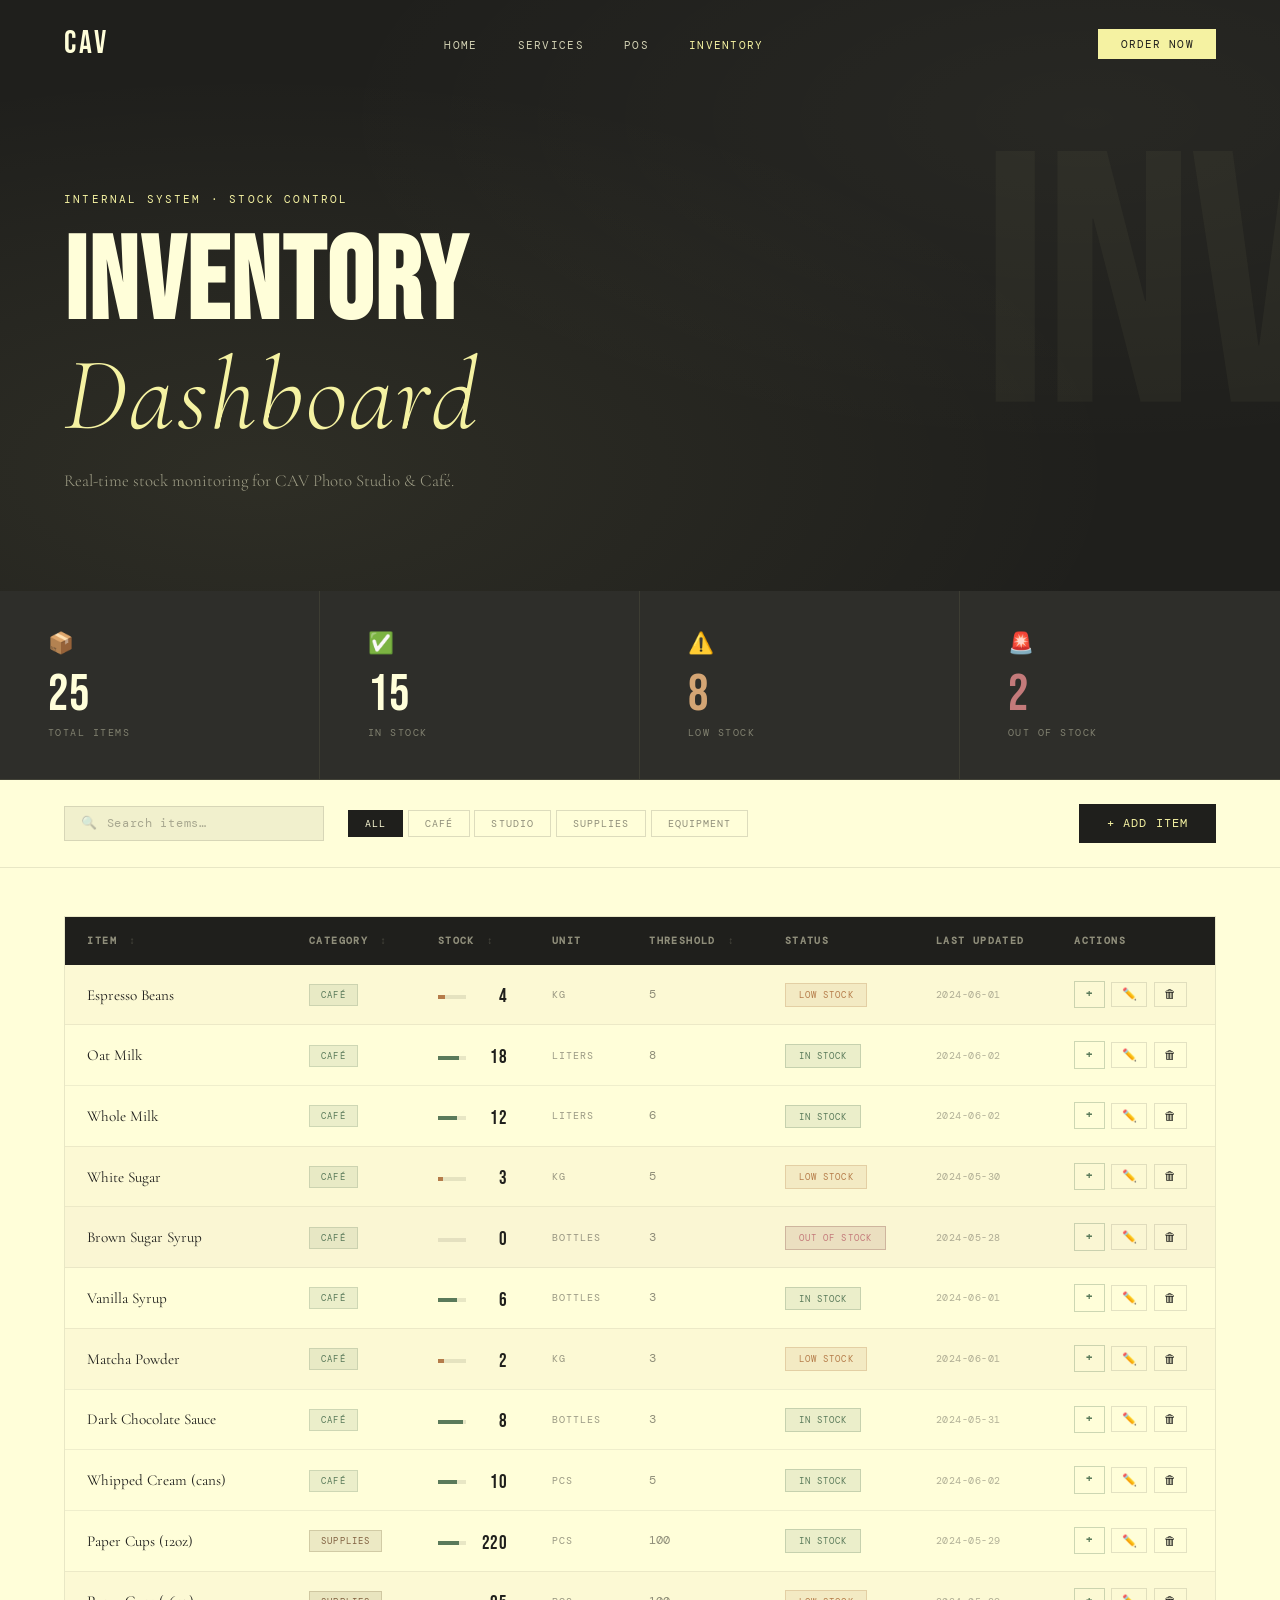
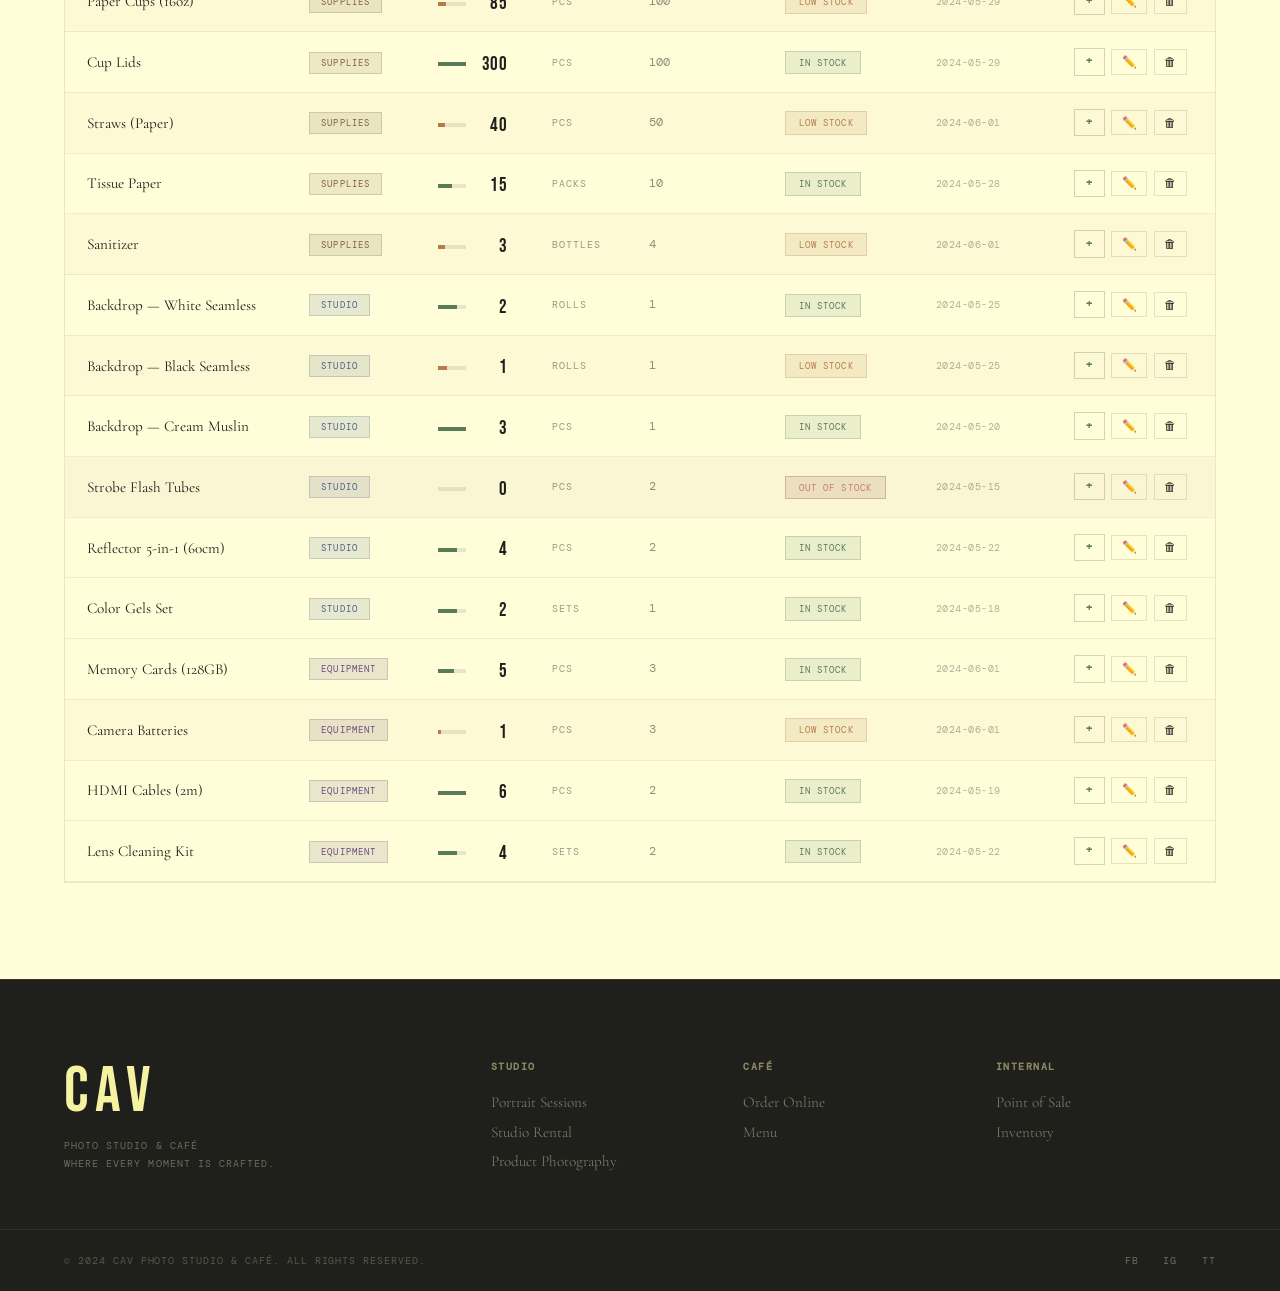
==== Inventory.html @ f49cfb9c "first commit" ====
<!DOCTYPE html>
<html lang="en">
<head>
  <meta charset="UTF-8" />
  <meta name="viewport" content="width=device-width, initial-scale=1.0" />
  <title>CAV — Inventory</title>
  <link rel="stylesheet" href="Inventory.css" />
  <link href="https://fonts.googleapis.com/css2?family=Cormorant+Garamond:ital,wght@0,300;0,400;0,600;1,300;1,400&family=DM+Mono:wght@300;400&family=Bebas+Neue&display=swap" rel="stylesheet" />
</head>
<body>

  <!-- NAV -->
  <nav class="nav" id="mainNav">
    <div class="nav-logo">CAV</div>
    <ul class="nav-links">
      <li><a href="landing_page.html">Home</a></li>
      <li><a href="landing_page.html#services">Services</a></li>
      <li><a href="point-of-sale.html">POS</a></li>
      <li><a href="#" class="nav-active">Inventory</a></li>
    </ul>
    <a href="point-of-sale.html" class="nav-cta">Order Now</a>
    <button class="hamburger" id="hamburger">&#9776;</button>
  </nav>

  <!-- MOBILE MENU -->
  <div class="mobile-menu" id="mobileMenu">
    <button class="close-menu" id="closeMenu">✕</button>
    <ul>
      <li><a href="landing_page.html">Home</a></li>
      <li><a href="landing_page.html#services">Services</a></li>
      <li><a href="point-of-sale.html">POS</a></li>
      <li><a href="#">Inventory</a></li>
    </ul>
  </div>

  <!-- PAGE HEADER -->
  <header class="page-header">
    <div class="page-header-bg-text">INV</div>
    <div class="page-header-content">
      <p class="hero-eyebrow">Internal System · Stock Control</p>
      <h1 class="page-title">Inventory<br/><em>Dashboard</em></h1>
      <p class="page-sub">Real-time stock monitoring for CAV Photo Studio &amp; Café.</p>
    </div>
  </header>

  <!-- STATS BAR -->
  <section class="stats-bar">
    <div class="stat-card">
      <div class="stat-icon">📦</div>
      <div class="stat-value" id="stat-total">0</div>
      <div class="stat-label">Total Items</div>
    </div>
    <div class="stat-card">
      <div class="stat-icon">✅</div>
      <div class="stat-value" id="stat-instock">0</div>
      <div class="stat-label">In Stock</div>
    </div>
    <div class="stat-card warning">
      <div class="stat-icon">⚠️</div>
      <div class="stat-value" id="stat-low">0</div>
      <div class="stat-label">Low Stock</div>
    </div>
    <div class="stat-card danger">
      <div class="stat-icon">🚨</div>
      <div class="stat-value" id="stat-out">0</div>
      <div class="stat-label">Out of Stock</div>
    </div>
  </section>

  <!-- TOOLBAR -->
  <section class="toolbar">
    <div class="toolbar-inner">
      <div class="toolbar-left">
        <div class="search-wrap">
          <span class="search-icon">🔍</span>
          <input type="text" id="searchInput" class="search-input" placeholder="Search items…" />
        </div>
        <div class="filter-tabs" id="filterTabs">
          <button class="filter-tab active" data-filter="all">All</button>
          <button class="filter-tab" data-filter="café">Café</button>
          <button class="filter-tab" data-filter="studio">Studio</button>
          <button class="filter-tab" data-filter="supplies">Supplies</button>
          <button class="filter-tab" data-filter="equipment">Equipment</button>
        </div>
      </div>
      <div class="toolbar-right">
        <button class="btn-add" id="addItemBtn">+ Add Item</button>
      </div>
    </div>
  </section>

  <!-- INVENTORY TABLE -->
  <section class="inventory-section">
    <div class="table-wrapper">
      <table class="inventory-table" id="inventoryTable">
        <thead>
          <tr>
            <th class="sortable" data-col="name">Item <span class="sort-icon">↕</span></th>
            <th class="sortable" data-col="category">Category <span class="sort-icon">↕</span></th>
            <th class="sortable" data-col="stock">Stock <span class="sort-icon">↕</span></th>
            <th>Unit</th>
            <th class="sortable" data-col="threshold">Threshold <span class="sort-icon">↕</span></th>
            <th>Status</th>
            <th>Last Updated</th>
            <th>Actions</th>
          </tr>
        </thead>
        <tbody id="tableBody">
          <!-- Rows injected by JS -->
        </tbody>
      </table>
    </div>
  </section>

  <!-- ADD / EDIT MODAL -->
  <div class="modal-overlay" id="modalOverlay">
    <div class="modal">
      <button class="modal-close" id="modalClose">✕</button>
      <h3 id="modalTitle">Add New Item</h3>
      <div class="modal-form">
        <input type="hidden" id="editIndex" value="-1" />
        <div class="modal-row">
          <div class="modal-field">
            <label>Item Name</label>
            <input type="text" id="fieldName" placeholder="e.g. Oat Milk" />
          </div>
          <div class="modal-field">
            <label>Category</label>
            <select id="fieldCategory">
              <option value="café">Café</option>
              <option value="studio">Studio</option>
              <option value="supplies">Supplies</option>
              <option value="equipment">Equipment</option>
            </select>
          </div>
        </div>
        <div class="modal-row">
          <div class="modal-field">
            <label>Current Stock</label>
            <input type="number" id="fieldStock" placeholder="0" min="0" />
          </div>
          <div class="modal-field">
            <label>Unit</label>
            <input type="text" id="fieldUnit" placeholder="e.g. liters, pcs, kg" />
          </div>
        </div>
        <div class="modal-row">
          <div class="modal-field">
            <label>Low Stock Threshold</label>
            <input type="number" id="fieldThreshold" placeholder="5" min="0" />
          </div>
          <div class="modal-field">
            <label>Cost per Unit (₱)</label>
            <input type="number" id="fieldCost" placeholder="0.00" min="0" step="0.01" />
          </div>
        </div>
        <div class="modal-field full">
          <label>Notes</label>
          <textarea id="fieldNotes" placeholder="Supplier, storage notes…" rows="2"></textarea>
        </div>
        <button class="btn-primary full-width" id="saveItemBtn">Save Item</button>
      </div>
    </div>
  </div>

  <!-- RESTOCK MODAL -->
  <div class="modal-overlay" id="restockOverlay">
    <div class="modal small">
      <button class="modal-close" id="restockClose">✕</button>
      <h3>Restock Item</h3>
      <p class="restock-name" id="restockName">Item Name</p>
      <div class="modal-field">
        <label>Add Quantity</label>
        <input type="number" id="restockQty" placeholder="0" min="1" />
      </div>
      <button class="btn-primary full-width" id="restockConfirm">Confirm Restock</button>
    </div>
  </div>

  <!-- FOOTER -->
  <footer class="footer">
    <div class="footer-top">
      <div class="footer-brand">
        <div class="footer-logo">CAV</div>
        <p>Photo Studio &amp; Café<br/>Where every moment is crafted.</p>
      </div>
      <div class="footer-links">
        <div class="footer-col">
          <h4>Studio</h4>
          <ul>
            <li><a href="#">Portrait Sessions</a></li>
            <li><a href="#">Studio Rental</a></li>
            <li><a href="#">Product Photography</a></li>
          </ul>
        </div>
        <div class="footer-col">
          <h4>Café</h4>
          <ul>
            <li><a href="point-of-sale.html">Order Online</a></li>
            <li><a href="#">Menu</a></li>
          </ul>
        </div>
        <div class="footer-col">
          <h4>Internal</h4>
          <ul>
            <li><a href="point-of-sale.html">Point of Sale</a></li>
            <li><a href="#">Inventory</a></li>
          </ul>
        </div>
      </div>
    </div>
    <div class="footer-bottom">
      <p>&copy; 2024 CAV Photo Studio &amp; Café. All rights reserved.</p>
      <div class="footer-socials">
        <a href="#">FB</a>
        <a href="#">IG</a>
        <a href="#">TT</a>
      </div>
    </div>
  </footer>

  <script>
    /* ── DATA ── */
    let inventory = [
      { id: 1, name: 'Espresso Beans', category: 'café', stock: 4, unit: 'kg', threshold: 5, cost: 450, notes: 'Single origin — La Trinidad', updated: '2024-06-01' },
      { id: 2, name: 'Oat Milk', category: 'café', stock: 18, unit: 'liters', threshold: 8, cost: 95, notes: 'Oatly barista edition', updated: '2024-06-02' },
      { id: 3, name: 'Whole Milk', category: 'café', stock: 12, unit: 'liters', threshold: 6, cost: 65, notes: '', updated: '2024-06-02' },
      { id: 4, name: 'White Sugar', category: 'café', stock: 3, unit: 'kg', threshold: 5, cost: 60, notes: 'Refined white', updated: '2024-05-30' },
      { id: 5, name: 'Brown Sugar Syrup', category: 'café', stock: 0, unit: 'bottles', threshold: 3, cost: 120, notes: 'Out — reorder ASAP', updated: '2024-05-28' },
      { id: 6, name: 'Vanilla Syrup', category: 'café', stock: 6, unit: 'bottles', threshold: 3, cost: 130, notes: 'Monin brand', updated: '2024-06-01' },
      { id: 7, name: 'Matcha Powder', category: 'café', stock: 2, unit: 'kg', threshold: 3, cost: 680, notes: 'Ceremonial grade, Uji', updated: '2024-06-01' },
      { id: 8, name: 'Dark Chocolate Sauce', category: 'café', stock: 8, unit: 'bottles', threshold: 3, cost: 95, notes: '', updated: '2024-05-31' },
      { id: 9, name: 'Whipped Cream (cans)', category: 'café', stock: 10, unit: 'pcs', threshold: 5, cost: 75, notes: 'Stored in cold room', updated: '2024-06-02' },
      { id: 10, name: 'Paper Cups (12oz)', category: 'supplies', stock: 220, unit: 'pcs', threshold: 100, cost: 5, notes: 'Order from Shopee', updated: '2024-05-29' },
      { id: 11, name: 'Paper Cups (16oz)', category: 'supplies', stock: 85, unit: 'pcs', threshold: 100, cost: 6, notes: '', updated: '2024-05-29' },
      { id: 12, name: 'Cup Lids', category: 'supplies', stock: 300, unit: 'pcs', threshold: 100, cost: 2, notes: '', updated: '2024-05-29' },
      { id: 13, name: 'Straws (Paper)', category: 'supplies', stock: 40, unit: 'pcs', threshold: 50, cost: 1.5, notes: 'Low — reorder', updated: '2024-06-01' },
      { id: 14, name: 'Tissue Paper', category: 'supplies', stock: 15, unit: 'packs', threshold: 10, cost: 25, notes: '', updated: '2024-05-28' },
      { id: 15, name: 'Sanitizer', category: 'supplies', stock: 3, unit: 'bottles', threshold: 4, cost: 80, notes: '500ml bottles', updated: '2024-06-01' },
      { id: 16, name: 'Backdrop — White Seamless', category: 'studio', stock: 2, unit: 'rolls', threshold: 1, cost: 850, notes: '2.7m wide', updated: '2024-05-25' },
      { id: 17, name: 'Backdrop — Black Seamless', category: 'studio', stock: 1, unit: 'rolls', threshold: 1, cost: 850, notes: '2.7m wide', updated: '2024-05-25' },
      { id: 18, name: 'Backdrop — Cream Muslin', category: 'studio', stock: 3, unit: 'pcs', threshold: 1, cost: 1200, notes: '', updated: '2024-05-20' },
      { id: 19, name: 'Strobe Flash Tubes', category: 'studio', stock: 0, unit: 'pcs', threshold: 2, cost: 950, notes: 'Out — needs replacement', updated: '2024-05-15' },
      { id: 20, name: 'Reflector 5-in-1 (60cm)', category: 'studio', stock: 4, unit: 'pcs', threshold: 2, cost: 380, notes: '', updated: '2024-05-22' },
      { id: 21, name: 'Color Gels Set', category: 'studio', stock: 2, unit: 'sets', threshold: 1, cost: 290, notes: '', updated: '2024-05-18' },
      { id: 22, name: 'Memory Cards (128GB)', category: 'equipment', stock: 5, unit: 'pcs', threshold: 3, cost: 1200, notes: 'SanDisk Extreme Pro', updated: '2024-06-01' },
      { id: 23, name: 'Camera Batteries', category: 'equipment', stock: 1, unit: 'pcs', threshold: 3, cost: 800, notes: 'LP-E6NH compatible', updated: '2024-06-01' },
      { id: 24, name: 'HDMI Cables (2m)', category: 'equipment', stock: 6, unit: 'pcs', threshold: 2, cost: 250, notes: '', updated: '2024-05-19' },
      { id: 25, name: 'Lens Cleaning Kit', category: 'equipment', stock: 4, unit: 'sets', threshold: 2, cost: 180, notes: '', updated: '2024-05-22' },
    ];

    let currentFilter = 'all';
    let searchQuery = '';
    let sortCol = null;
    let sortDir = 1;
    let restockIndex = -1;
    let nextId = 26;

    /* ── STATUS ── */
    function getStatus(item) {
      if (item.stock === 0) return 'out';
      if (item.stock <= item.threshold) return 'low';
      return 'in';
    }

    /* ── STATS ── */
    function updateStats(data) {
      const total = inventory.length;
      const inStock = inventory.filter(i => getStatus(i) === 'in').length;
      const low = inventory.filter(i => getStatus(i) === 'low').length;
      const out = inventory.filter(i => getStatus(i) === 'out').length;

      animateCount('stat-total', total);
      animateCount('stat-instock', inStock);
      animateCount('stat-low', low);
      animateCount('stat-out', out);
    }

    function animateCount(id, target) {
      const el = document.getElementById(id);
      let current = 0;
      const step = Math.ceil(target / 20);
      const timer = setInterval(() => {
        current = Math.min(current + step, target);
        el.textContent = current;
        if (current >= target) clearInterval(timer);
      }, 40);
    }

    /* ── RENDER ── */
    function getFiltered() {
      let data = [...inventory];
      if (currentFilter !== 'all') data = data.filter(i => i.category === currentFilter);
      if (searchQuery) data = data.filter(i =>
        i.name.toLowerCase().includes(searchQuery) ||
        i.category.toLowerCase().includes(searchQuery) ||
        i.notes.toLowerCase().includes(searchQuery)
      );
      if (sortCol) {
        data.sort((a, b) => {
          let av = a[sortCol], bv = b[sortCol];
          if (typeof av === 'string') av = av.toLowerCase(), bv = bv.toLowerCase();
          return av < bv ? -sortDir : av > bv ? sortDir : 0;
        });
      }
      return data;
    }

    function renderTable() {
      const data = getFiltered();
      const tbody = document.getElementById('tableBody');
      tbody.innerHTML = '';

      if (data.length === 0) {
        tbody.innerHTML = `<tr><td colspan="8" class="empty-row">No items found.</td></tr>`;
        return;
      }

      data.forEach(item => {
        const status = getStatus(item);
        const idx = inventory.findIndex(i => i.id === item.id);
        const statusLabel = status === 'out' ? 'Out of Stock' : status === 'low' ? 'Low Stock' : 'In Stock';
        const tr = document.createElement('tr');
        tr.className = `row-${status}`;
        tr.innerHTML = `
          <td class="td-name">${item.name}</td>
          <td><span class="cat-tag cat-${item.category}">${item.category}</span></td>
          <td class="td-stock">
            <span class="stock-bar-wrap">
              <span class="stock-bar-fill status-${status}" style="width:${Math.min((item.stock / (item.threshold * 3)) * 100, 100)}%"></span>
            </span>
            <span class="stock-num">${item.stock}</span>
          </td>
          <td class="td-unit">${item.unit}</td>
          <td class="td-threshold">${item.threshold}</td>
          <td><span class="status-badge status-${status}">${statusLabel}</span></td>
          <td class="td-date">${item.updated}</td>
          <td class="td-actions">
            <button class="action-btn restock-btn" data-idx="${idx}" title="Restock">+</button>
            <button class="action-btn edit-btn" data-idx="${idx}" title="Edit">✏️</button>
            <button class="action-btn delete-btn" data-idx="${idx}" title="Delete">🗑</button>
          </td>
        `;
        tbody.appendChild(tr);
      });

      // Bind row actions
      document.querySelectorAll('.restock-btn').forEach(btn => {
        btn.addEventListener('click', () => openRestock(+btn.dataset.idx));
      });
      document.querySelectorAll('.edit-btn').forEach(btn => {
        btn.addEventListener('click', () => openEdit(+btn.dataset.idx));
      });
      document.querySelectorAll('.delete-btn').forEach(btn => {
        btn.addEventListener('click', () => deleteItem(+btn.dataset.idx));
      });
    }

    /* ── ADD / EDIT MODAL ── */
    function openAdd() {
      document.getElementById('modalTitle').textContent = 'Add New Item';
      document.getElementById('editIndex').value = -1;
      document.getElementById('fieldName').value = '';
      document.getElementById('fieldCategory').value = 'café';
      document.getElementById('fieldStock').value = '';
      document.getElementById('fieldUnit').value = '';
      document.getElementById('fieldThreshold').value = '';
      document.getElementById('fieldCost').value = '';
      document.getElementById('fieldNotes').value = '';
      document.getElementById('modalOverlay').classList.add('open');
    }

    function openEdit(idx) {
      const item = inventory[idx];
      document.getElementById('modalTitle').textContent = 'Edit Item';
      document.getElementById('editIndex').value = idx;
      document.getElementById('fieldName').value = item.name;
      document.getElementById('fieldCategory').value = item.category;
      document.getElementById('fieldStock').value = item.stock;
      document.getElementById('fieldUnit').value = item.unit;
      document.getElementById('fieldThreshold').value = item.threshold;
      document.getElementById('fieldCost').value = item.cost;
      document.getElementById('fieldNotes').value = item.notes;
      document.getElementById('modalOverlay').classList.add('open');
    }

    function saveItem() {
      const idx = +document.getElementById('editIndex').value;
      const name = document.getElementById('fieldName').value.trim();
      const category = document.getElementById('fieldCategory').value;
      const stock = +document.getElementById('fieldStock').value;
      const unit = document.getElementById('fieldUnit').value.trim();
      const threshold = +document.getElementById('fieldThreshold').value;
      const cost = +document.getElementById('fieldCost').value;
      const notes = document.getElementById('fieldNotes').value.trim();
      if (!name || unit === '') return;

      const today = new Date().toISOString().split('T')[0];
      if (idx === -1) {
        inventory.push({ id: nextId++, name, category, stock, unit, threshold, cost, notes, updated: today });
      } else {
        inventory[idx] = { ...inventory[idx], name, category, stock, unit, threshold, cost, notes, updated: today };
      }
      closeModal();
      renderTable();
      updateStats();
    }

    function closeModal() {
      document.getElementById('modalOverlay').classList.remove('open');
    }

    /* ── RESTOCK ── */
    function openRestock(idx) {
      restockIndex = idx;
      document.getElementById('restockName').textContent = inventory[idx].name;
      document.getElementById('restockQty').value = '';
      document.getElementById('restockOverlay').classList.add('open');
    }

    function confirmRestock() {
      const qty = +document.getElementById('restockQty').value;
      if (qty <= 0) return;
      const today = new Date().toISOString().split('T')[0];
      inventory[restockIndex].stock += qty;
      inventory[restockIndex].updated = today;
      document.getElementById('restockOverlay').classList.remove('open');
      renderTable();
      updateStats();
    }

    function deleteItem(idx) {
      if (!confirm(`Delete "${inventory[idx].name}"?`)) return;
      inventory.splice(idx, 1);
      renderTable();
      updateStats();
    }

    /* ── SORT ── */
    document.querySelectorAll('.sortable').forEach(th => {
      th.addEventListener('click', () => {
        const col = th.dataset.col;
        if (sortCol === col) sortDir *= -1;
        else { sortCol = col; sortDir = 1; }
        document.querySelectorAll('.sort-icon').forEach(si => si.textContent = '↕');
        th.querySelector('.sort-icon').textContent = sortDir === 1 ? '↑' : '↓';
        renderTable();
      });
    });

    /* ── FILTER TABS ── */
    document.querySelectorAll('.filter-tab').forEach(btn => {
      btn.addEventListener('click', () => {
        document.querySelectorAll('.filter-tab').forEach(b => b.classList.remove('active'));
        btn.classList.add('active');
        currentFilter = btn.dataset.filter;
        renderTable();
      });
    });

    /* ── SEARCH ── */
    document.getElementById('searchInput').addEventListener('input', e => {
      searchQuery = e.target.value.toLowerCase();
      renderTable();
    });

    /* ── BINDINGS ── */
    document.getElementById('addItemBtn').addEventListener('click', openAdd);
    document.getElementById('saveItemBtn').addEventListener('click', saveItem);
    document.getElementById('modalClose').addEventListener('click', closeModal);
    document.getElementById('modalOverlay').addEventListener('click', e => { if (e.target === e.currentTarget) closeModal(); });
    document.getElementById('restockClose').addEventListener('click', () => document.getElementById('restockOverlay').classList.remove('open'));
    document.getElementById('restockConfirm').addEventListener('click', confirmRestock);
    document.getElementById('restockOverlay').addEventListener('click', e => { if (e.target === e.currentTarget) document.getElementById('restockOverlay').classList.remove('open'); });

    /* ── NAV ── */
    const hamburger = document.getElementById('hamburger');
    const mobileMenu = document.getElementById('mobileMenu');
    const closeMenu = document.getElementById('closeMenu');
    hamburger.addEventListener('click', () => mobileMenu.classList.add('open'));
    closeMenu.addEventListener('click', () => mobileMenu.classList.remove('open'));
    window.addEventListener('scroll', () => {
      document.querySelector('.nav').classList.toggle('scrolled', window.scrollY > 60);
    });

    /* ── INIT ── */
    renderTable();
    updateStats();
  </script>
</body>
</html>
---- Inventory.css ----
/* ============================================================
   CAV PHOTO STUDIO & CAFÉ — INVENTORY PAGE CSS
   Palette: #fffed9 (cream) | #f5f2a2 (yellow) | #1f1f1c (dark)
   ============================================================ */

@import url('https://fonts.googleapis.com/css2?family=Cormorant+Garamond:ital,wght@0,300;0,400;0,600;1,300;1,400&family=DM+Mono:wght@300;400&family=Bebas+Neue&display=swap');

:root {
  --cream: #fffed9;
  --yellow: #f5f2a2;
  --dark: #1f1f1c;
  --dark-mid: #2e2e2a;
  --dark-light: #3d3d38;
  --font-display: 'Bebas Neue', sans-serif;
  --font-serif: 'Cormorant Garamond', serif;
  --font-mono: 'DM Mono', monospace;
  --transition: all 0.4s cubic-bezier(0.25, 0.46, 0.45, 0.94);
  --green: #5a7a5a;
  --green-light: #a8c5a8;
  --orange: #b57c4a;
  --orange-light: #d4a574;
  --red: #7a3a3a;
  --red-light: #c47a7a;
}

*, *::before, *::after { margin: 0; padding: 0; box-sizing: border-box; }
html { scroll-behavior: smooth; font-size: 16px; }

body {
  background: var(--cream);
  color: var(--dark);
  font-family: var(--font-serif);
  overflow-x: hidden;
}

::-webkit-scrollbar { width: 6px; }
::-webkit-scrollbar-track { background: var(--cream); }
::-webkit-scrollbar-thumb { background: var(--dark); border-radius: 3px; }

/* ── REUSABLE ─────────────────────────────── */
.section-label {
  font-family: var(--font-mono);
  font-size: 0.7rem;
  letter-spacing: 0.18em;
  text-transform: uppercase;
  color: var(--dark-light);
  margin-bottom: 1rem;
  display: block;
}
.btn-primary {
  display: inline-block;
  padding: 0.85rem 2.2rem;
  background: var(--dark);
  color: var(--cream);
  font-family: var(--font-mono);
  font-size: 0.72rem;
  letter-spacing: 0.12em;
  text-transform: uppercase;
  text-decoration: none;
  border: 2px solid var(--dark);
  transition: var(--transition);
  cursor: pointer;
}
.btn-primary:hover { background: transparent; color: var(--dark); }
.btn-primary.full-width { width: 100%; text-align: center; border: none; }

/* ── NAV ──────────────────────────────────── */
.nav {
  position: fixed;
  top: 0; left: 0; right: 0;
  z-index: 1000;
  display: flex;
  align-items: center;
  justify-content: space-between;
  padding: 1.5rem 4rem;
  transition: var(--transition);
}
.nav.scrolled {
  background: rgba(31,31,28,0.96);
  padding: 1rem 4rem;
  backdrop-filter: blur(12px);
}
.nav-logo {
  font-family: var(--font-display);
  font-size: 2rem;
  color: var(--cream);
  letter-spacing: 0.1em;
}
.nav.scrolled .nav-logo { color: var(--yellow); }
.nav-links {
  display: flex;
  list-style: none;
  gap: 2.5rem;
}
.nav-links a {
  font-family: var(--font-mono);
  font-size: 0.68rem;
  letter-spacing: 0.12em;
  text-transform: uppercase;
  color: rgba(255,254,217,0.8);
  text-decoration: none;
  transition: color 0.2s;
}
.nav-links a:hover,
.nav-links a.nav-active { color: var(--yellow); }
.nav-cta {
  font-family: var(--font-mono);
  font-size: 0.68rem;
  letter-spacing: 0.1em;
  text-transform: uppercase;
  color: var(--dark);
  background: var(--yellow);
  padding: 0.5rem 1.4rem;
  text-decoration: none;
  transition: var(--transition);
}
.nav-cta:hover { background: var(--cream); }
.hamburger {
  display: none;
  background: none;
  border: none;
  color: var(--cream);
  font-size: 1.5rem;
  cursor: pointer;
}
.mobile-menu {
  position: fixed;
  inset: 0;
  background: var(--dark);
  z-index: 1100;
  display: flex;
  flex-direction: column;
  align-items: center;
  justify-content: center;
  transform: translateX(100%);
  transition: transform 0.4s cubic-bezier(0.77, 0, 0.175, 1);
}
.mobile-menu.open { transform: translateX(0); }
.mobile-menu ul { list-style: none; text-align: center; }
.mobile-menu li { margin: 1.2rem 0; }
.mobile-menu a {
  font-family: var(--font-display);
  font-size: 3rem;
  color: var(--cream);
  text-decoration: none;
  letter-spacing: 0.05em;
  transition: color 0.2s;
}
.mobile-menu a:hover { color: var(--yellow); }
.close-menu {
  position: absolute;
  top: 2rem; right: 2rem;
  background: none;
  border: none;
  color: var(--cream);
  font-size: 1.5rem;
  cursor: pointer;
}

/* ── PAGE HEADER ──────────────────────────── */
.page-header {
  position: relative;
  background: var(--dark);
  padding: 12rem 4rem 6rem;
  overflow: hidden;
}
.page-header::before {
  content: '';
  position: absolute;
  inset: 0;
  background: radial-gradient(ellipse at 20% 80%, rgba(245,242,162,0.07) 0%, transparent 60%),
              radial-gradient(ellipse at 85% 20%, rgba(255,254,217,0.04) 0%, transparent 50%);
}
.page-header-bg-text {
  position: absolute;
  font-family: var(--font-display);
  font-size: clamp(20vw, 28vw, 36rem);
  color: rgba(245,242,162,0.035);
  right: -3vw;
  top: 50%;
  transform: translateY(-50%);
  line-height: 1;
  pointer-events: none;
  user-select: none;
  letter-spacing: -0.02em;
}
.page-header-content {
  position: relative;
  z-index: 2;
  max-width: 1300px;
  margin: 0 auto;
  animation: headerIn 1s cubic-bezier(0.25, 0.46, 0.45, 0.94) forwards;
}
@keyframes headerIn {
  from { opacity: 0; transform: translateY(30px); }
  to { opacity: 1; transform: translateY(0); }
}
.hero-eyebrow {
  font-family: var(--font-mono);
  font-size: 0.68rem;
  letter-spacing: 0.2em;
  color: var(--yellow);
  text-transform: uppercase;
  margin-bottom: 1.5rem;
  display: block;
}
.page-title {
  font-family: var(--font-display);
  font-size: clamp(4.5rem, 9vw, 8rem);
  color: var(--cream);
  line-height: 0.95;
  letter-spacing: 0.02em;
  margin-bottom: 1.2rem;
}
.page-title em {
  font-family: var(--font-serif);
  font-style: italic;
  font-weight: 300;
  color: var(--yellow);
  font-size: 0.9em;
}
.page-sub {
  font-size: 1.05rem;
  color: rgba(255,254,217,0.55);
  font-weight: 300;
  line-height: 1.6;
}

/* ── STATS BAR ────────────────────────────── */
.stats-bar {
  display: grid;
  grid-template-columns: repeat(4, 1fr);
  background: var(--dark-mid);
  border-bottom: 1px solid rgba(245,242,162,0.1);
}
.stat-card {
  padding: 2.5rem 3rem;
  border-right: 1px solid rgba(245,242,162,0.08);
  display: flex;
  flex-direction: column;
  align-items: flex-start;
  gap: 0.4rem;
  transition: background 0.3s;
}
.stat-card:last-child { border-right: none; }
.stat-card:hover { background: rgba(245,242,162,0.04); }
.stat-icon { font-size: 1.3rem; margin-bottom: 0.4rem; }
.stat-value {
  font-family: var(--font-display);
  font-size: 3.2rem;
  color: var(--cream);
  line-height: 1;
  letter-spacing: 0.02em;
}
.stat-card .stat-label {
  font-family: var(--font-mono);
  font-size: 0.62rem;
  letter-spacing: 0.15em;
  text-transform: uppercase;
  color: rgba(255,254,217,0.4);
}
.stat-card.warning .stat-value { color: var(--orange-light); }
.stat-card.danger .stat-value { color: var(--red-light); }

/* ── TOOLBAR ──────────────────────────────── */
.toolbar {
  background: var(--cream);
  border-bottom: 1px solid rgba(31,31,28,0.1);
  padding: 1.5rem 4rem;
  position: sticky;
  top: 0;
  z-index: 100;
  backdrop-filter: blur(8px);
}
.toolbar-inner {
  max-width: 1300px;
  margin: 0 auto;
  display: flex;
  align-items: center;
  justify-content: space-between;
  gap: 2rem;
  flex-wrap: wrap;
}
.toolbar-left {
  display: flex;
  align-items: center;
  gap: 1.5rem;
  flex-wrap: wrap;
}
.search-wrap {
  display: flex;
  align-items: center;
  gap: 0.6rem;
  background: rgba(31,31,28,0.06);
  border: 1px solid rgba(31,31,28,0.12);
  padding: 0.55rem 1rem;
}
.search-icon { font-size: 0.8rem; opacity: 0.4; }
.search-input {
  background: none;
  border: none;
  outline: none;
  font-family: var(--font-mono);
  font-size: 0.72rem;
  letter-spacing: 0.06em;
  color: var(--dark);
  width: 200px;
}
.search-input::placeholder { color: rgba(31,31,28,0.35); }

.filter-tabs {
  display: flex;
  gap: 0.3rem;
}
.filter-tab {
  background: none;
  border: 1px solid rgba(31,31,28,0.15);
  font-family: var(--font-mono);
  font-size: 0.65rem;
  letter-spacing: 0.1em;
  text-transform: uppercase;
  color: rgba(31,31,28,0.5);
  padding: 0.4rem 1rem;
  cursor: pointer;
  transition: var(--transition);
}
.filter-tab:hover { border-color: var(--dark); color: var(--dark); }
.filter-tab.active {
  background: var(--dark);
  border-color: var(--dark);
  color: var(--cream);
}

.btn-add {
  background: var(--dark);
  color: var(--yellow);
  border: 2px solid var(--dark);
  font-family: var(--font-mono);
  font-size: 0.72rem;
  letter-spacing: 0.1em;
  text-transform: uppercase;
  padding: 0.6rem 1.6rem;
  cursor: pointer;
  transition: var(--transition);
  white-space: nowrap;
}
.btn-add:hover { background: transparent; color: var(--dark); }

/* ── INVENTORY TABLE ──────────────────────── */
.inventory-section {
  padding: 3rem 4rem 6rem;
  max-width: 1300px;
  margin: 0 auto;
}
.table-wrapper {
  overflow-x: auto;
  border: 1px solid rgba(31,31,28,0.1);
}
.inventory-table {
  width: 100%;
  border-collapse: collapse;
  font-family: var(--font-mono);
  font-size: 0.72rem;
}
.inventory-table thead {
  background: var(--dark);
}
.inventory-table thead th {
  padding: 1.1rem 1.4rem;
  text-align: left;
  font-family: var(--font-mono);
  font-size: 0.62rem;
  letter-spacing: 0.14em;
  text-transform: uppercase;
  color: rgba(255,254,217,0.5);
  white-space: nowrap;
}
.inventory-table thead th.sortable {
  cursor: pointer;
  transition: color 0.2s;
}
.inventory-table thead th.sortable:hover { color: var(--yellow); }
.sort-icon { opacity: 0.4; margin-left: 0.3rem; }

.inventory-table tbody tr {
  border-bottom: 1px solid rgba(31,31,28,0.07);
  transition: background 0.2s;
}
.inventory-table tbody tr:hover { background: rgba(245,242,162,0.18); }
.inventory-table tbody tr.row-out { background: rgba(122,58,58,0.04); }
.inventory-table tbody tr.row-low { background: rgba(181,124,74,0.04); }

.inventory-table td {
  padding: 1rem 1.4rem;
  vertical-align: middle;
}

.td-name {
  font-family: var(--font-serif);
  font-size: 0.95rem;
  font-weight: 400;
  color: var(--dark);
  white-space: nowrap;
}

/* Category Tags */
.cat-tag {
  font-family: var(--font-mono);
  font-size: 0.58rem;
  letter-spacing: 0.12em;
  text-transform: uppercase;
  padding: 0.25rem 0.7rem;
  border-radius: 0;
  white-space: nowrap;
}
.cat-café { background: rgba(90,122,90,0.12); color: var(--green); border: 1px solid rgba(90,122,90,0.2); }
.cat-studio { background: rgba(60,80,120,0.12); color: #4a6090; border: 1px solid rgba(60,80,120,0.2); }
.cat-supplies { background: rgba(100,80,40,0.12); color: #806040; border: 1px solid rgba(100,80,40,0.2); }
.cat-equipment { background: rgba(80,60,100,0.12); color: #6a4a80; border: 1px solid rgba(80,60,100,0.2); }

/* Stock bar */
.td-stock {
  display: flex;
  align-items: center;
  gap: 0.8rem;
  min-width: 110px;
}
.stock-bar-wrap {
  flex: 1;
  height: 4px;
  background: rgba(31,31,28,0.1);
  overflow: hidden;
}
.stock-bar-fill {
  display: block;
  height: 100%;
  transition: width 0.6s ease;
}
.stock-bar-fill.status-in { background: var(--green); }
.stock-bar-fill.status-low { background: var(--orange); }
.stock-bar-fill.status-out { background: var(--red); width: 0% !important; }
.stock-num {
  font-family: var(--font-display);
  font-size: 1.2rem;
  color: var(--dark);
  letter-spacing: 0.02em;
  min-width: 28px;
  text-align: right;
}

.td-unit { color: rgba(31,31,28,0.45); font-size: 0.65rem; text-transform: uppercase; letter-spacing: 0.1em; }
.td-threshold { color: rgba(31,31,28,0.5); }
.td-date { color: rgba(31,31,28,0.35); font-size: 0.62rem; letter-spacing: 0.05em; white-space: nowrap; }

/* Status badges */
.status-badge {
  font-family: var(--font-mono);
  font-size: 0.58rem;
  letter-spacing: 0.12em;
  text-transform: uppercase;
  padding: 0.3rem 0.8rem;
  white-space: nowrap;
}
.status-badge.status-in { background: rgba(90,122,90,0.12); color: var(--green); border: 1px solid rgba(90,122,90,0.25); }
.status-badge.status-low { background: rgba(181,124,74,0.12); color: var(--orange); border: 1px solid rgba(181,124,74,0.25); }
.status-badge.status-out { background: rgba(122,58,58,0.12); color: var(--red-light); border: 1px solid rgba(122,58,58,0.25); }

/* Actions */
.td-actions { display: flex; gap: 0.4rem; align-items: center; }
.action-btn {
  background: none;
  border: 1px solid rgba(31,31,28,0.12);
  padding: 0.3rem 0.6rem;
  font-size: 0.75rem;
  cursor: pointer;
  transition: var(--transition);
  color: var(--dark);
}
.action-btn:hover { background: var(--dark); color: var(--cream); border-color: var(--dark); }
.restock-btn {
  font-family: var(--font-display);
  font-size: 1rem;
  color: var(--green);
  border-color: rgba(90,122,90,0.3);
  padding: 0.2rem 0.7rem;
}
.restock-btn:hover { background: var(--green); color: var(--cream); border-color: var(--green); }

.empty-row {
  text-align: center;
  padding: 3rem;
  font-family: var(--font-mono);
  font-size: 0.72rem;
  letter-spacing: 0.1em;
  color: rgba(31,31,28,0.3);
  text-transform: uppercase;
}

/* ── MODAL ────────────────────────────────── */
.modal-overlay {
  position: fixed;
  inset: 0;
  background: rgba(31,31,28,0.7);
  z-index: 2000;
  display: flex;
  align-items: center;
  justify-content: center;
  opacity: 0;
  pointer-events: none;
  transition: opacity 0.3s ease;
  padding: 2rem;
}
.modal-overlay.open {
  opacity: 1;
  pointer-events: all;
}
.modal {
  background: var(--cream);
  padding: 3rem;
  width: 100%;
  max-width: 600px;
  position: relative;
  transform: translateY(20px);
  transition: transform 0.3s ease;
  max-height: 90vh;
  overflow-y: auto;
}
.modal-overlay.open .modal { transform: translateY(0); }
.modal.small { max-width: 380px; }
.modal-close {
  position: absolute;
  top: 1.2rem; right: 1.5rem;
  background: none;
  border: none;
  font-size: 1.1rem;
  cursor: pointer;
  color: rgba(31,31,28,0.4);
  transition: color 0.2s;
}
.modal-close:hover { color: var(--dark); }
.modal h3 {
  font-family: var(--font-display);
  font-size: 2.2rem;
  color: var(--dark);
  letter-spacing: 0.05em;
  margin-bottom: 0.5rem;
}
.restock-name {
  font-family: var(--font-serif);
  font-size: 1.1rem;
  color: rgba(31,31,28,0.6);
  margin-bottom: 1.5rem;
  font-style: italic;
}
.modal-form { margin-top: 1.8rem; }
.modal-row {
  display: grid;
  grid-template-columns: 1fr 1fr;
  gap: 1rem;
  margin-bottom: 1rem;
}
.modal-field {
  display: flex;
  flex-direction: column;
  gap: 0.4rem;
  margin-bottom: 1rem;
}
.modal-field.full { grid-column: 1 / -1; }
.modal-field label {
  font-family: var(--font-mono);
  font-size: 0.62rem;
  letter-spacing: 0.12em;
  text-transform: uppercase;
  color: rgba(31,31,28,0.5);
}
.modal-field input,
.modal-field select,
.modal-field textarea {
  background: rgba(31,31,28,0.05);
  border: 1px solid rgba(31,31,28,0.12);
  color: var(--dark);
  padding: 0.8rem 1rem;
  font-family: var(--font-mono);
  font-size: 0.75rem;
  letter-spacing: 0.04em;
  outline: none;
  transition: border-color 0.2s;
  -webkit-appearance: none;
  width: 100%;
}
.modal-field input:focus,
.modal-field select:focus,
.modal-field textarea:focus {
  border-color: rgba(31,31,28,0.4);
}
.modal-field textarea { resize: vertical; font-family: var(--font-mono); }
.modal-field select option { background: var(--cream); color: var(--dark); }
.modal .btn-primary { margin-top: 0.5rem; }

/* ── FOOTER ──────────────────────────────── */
.footer {
  background: var(--dark);
  border-top: 1px solid rgba(245,242,162,0.1);
}
.footer-top {
  max-width: 1300px;
  margin: 0 auto;
  padding: 5rem 4rem 3rem;
  display: grid;
  grid-template-columns: 1fr 2fr;
  gap: 4rem;
}
.footer-logo {
  font-family: var(--font-display);
  font-size: 4rem;
  color: var(--yellow);
  letter-spacing: 0.1em;
  line-height: 1;
  margin-bottom: 0.8rem;
}
.footer-brand p {
  font-family: var(--font-mono);
  font-size: 0.65rem;
  letter-spacing: 0.1em;
  color: rgba(255,254,217,0.35);
  line-height: 1.8;
  text-transform: uppercase;
}
.footer-links {
  display: grid;
  grid-template-columns: repeat(3, 1fr);
  gap: 2rem;
}
.footer-col h4 {
  font-family: var(--font-mono);
  font-size: 0.65rem;
  letter-spacing: 0.15em;
  color: rgba(245,242,162,0.5);
  text-transform: uppercase;
  margin-bottom: 1.2rem;
}
.footer-col ul { list-style: none; }
.footer-col li { margin-bottom: 0.6rem; }
.footer-col a {
  font-family: var(--font-serif);
  font-size: 0.95rem;
  color: rgba(255,254,217,0.45);
  text-decoration: none;
  transition: color 0.2s;
  font-weight: 300;
}
.footer-col a:hover { color: var(--cream); }
.footer-bottom {
  max-width: 1300px;
  margin: 0 auto;
  padding: 1.5rem 4rem;
  border-top: 1px solid rgba(245,242,162,0.08);
  display: flex;
  justify-content: space-between;
  align-items: center;
}
.footer-bottom p {
  font-family: var(--font-mono);
  font-size: 0.6rem;
  letter-spacing: 0.1em;
  color: rgba(255,254,217,0.25);
  text-transform: uppercase;
}
.footer-socials { display: flex; gap: 1.5rem; }
.footer-socials a {
  font-family: var(--font-mono);
  font-size: 0.65rem;
  letter-spacing: 0.12em;
  color: rgba(255,254,217,0.35);
  text-decoration: none;
  transition: color 0.2s;
}
.footer-socials a:hover { color: var(--yellow); }

/* ── RESPONSIVE ──────────────────────────── */
@media (max-width: 1024px) {
  .stats-bar { grid-template-columns: repeat(2, 1fr); }
  .footer-top { grid-template-columns: 1fr; gap: 3rem; }
  .inventory-section { padding: 2rem 2rem 5rem; }
}

@media (max-width: 768px) {
  .nav { padding: 1.2rem 1.5rem; }
  .nav-links, .nav-cta { display: none; }
  .hamburger { display: block; }
  .nav.scrolled { padding: 1rem 1.5rem; }

  .page-header { padding: 9rem 1.5rem 4rem; }
  .page-header-bg-text { font-size: 45vw; }

  .stats-bar { grid-template-columns: repeat(2, 1fr); }
  .stat-card { padding: 1.8rem 1.5rem; }
  .stat-value { font-size: 2.5rem; }

  .toolbar { padding: 1.2rem 1.5rem; }
  .toolbar-inner { flex-direction: column; align-items: flex-start; gap: 1rem; }
  .filter-tabs { flex-wrap: wrap; }
  .search-input { width: 150px; }

  .inventory-section { padding: 1.5rem 1rem 4rem; }
  .modal { padding: 2rem 1.5rem; }
  .modal-row { grid-template-columns: 1fr; }

  .footer-top { padding: 3rem 1.5rem; }
  .footer-bottom { padding: 1.5rem; flex-direction: column; gap: 1rem; text-align: center; }
  .footer-links { grid-template-columns: repeat(2, 1fr); }
}
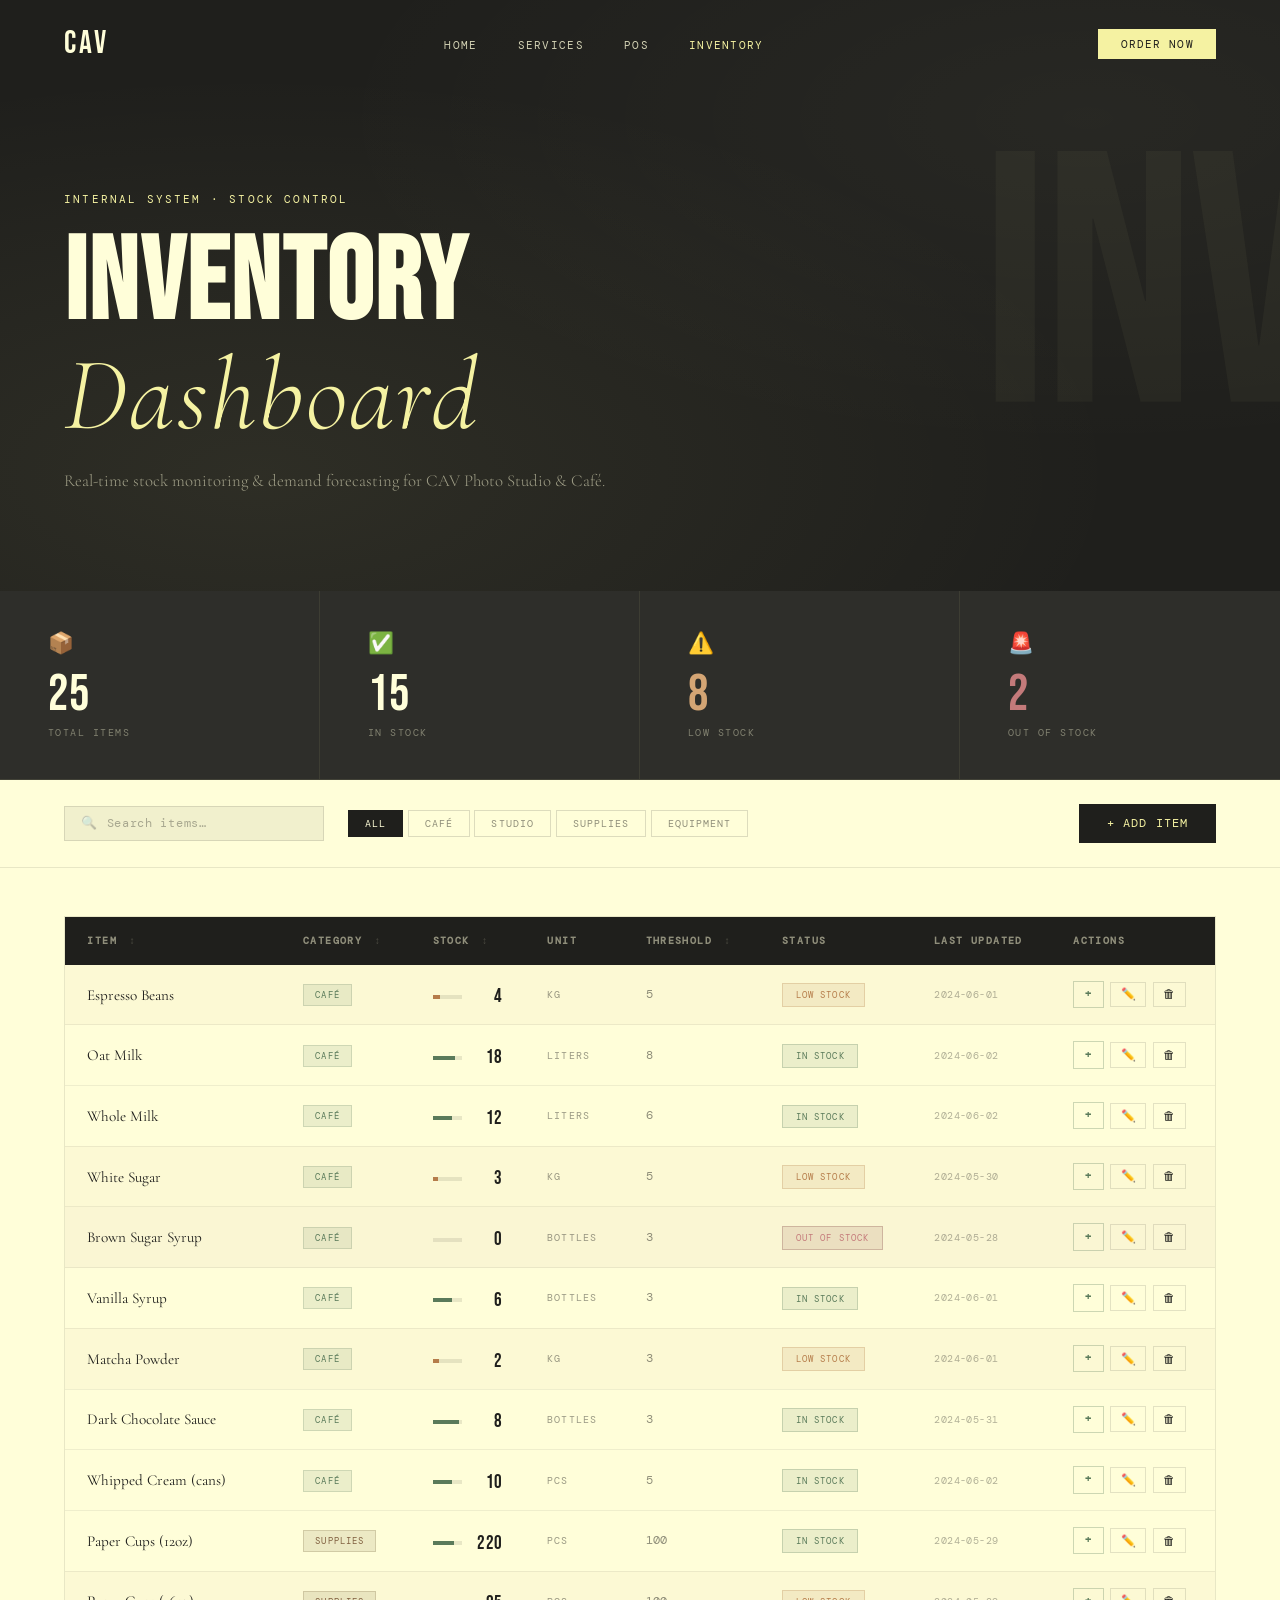
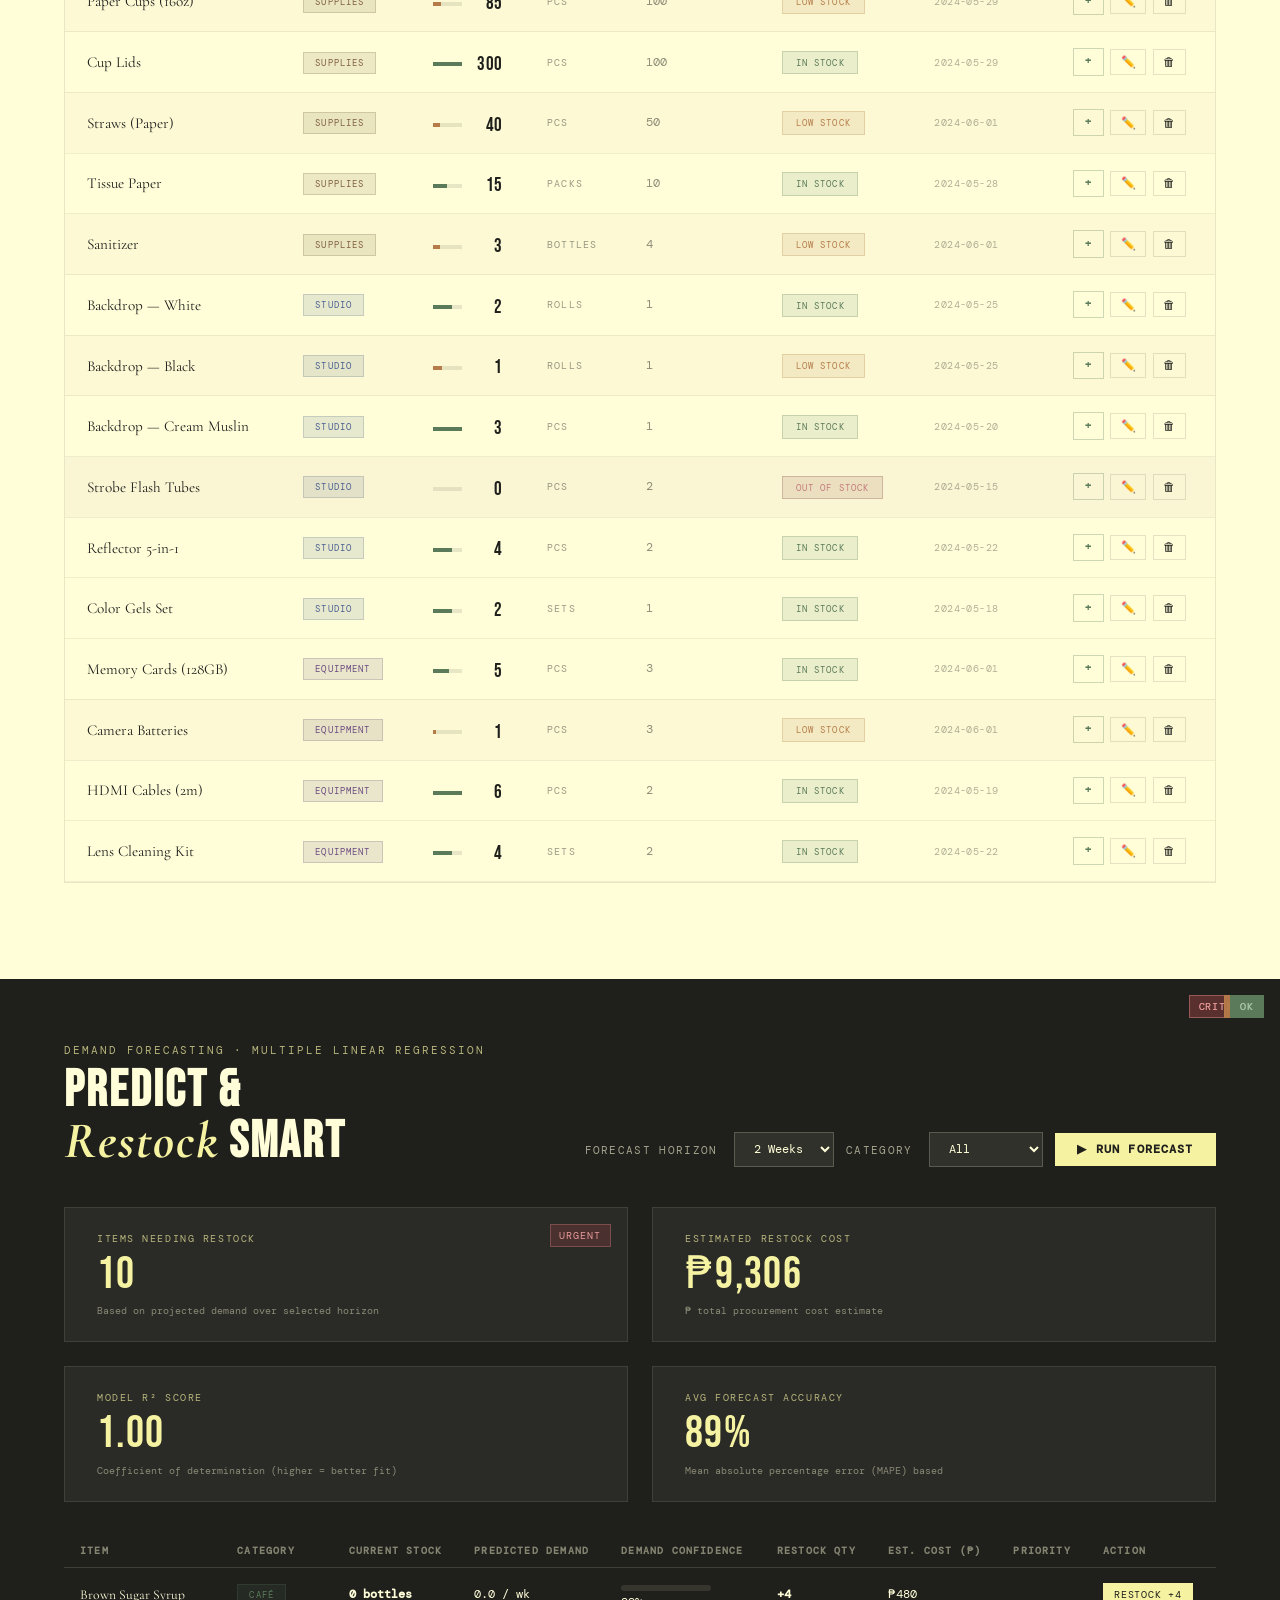
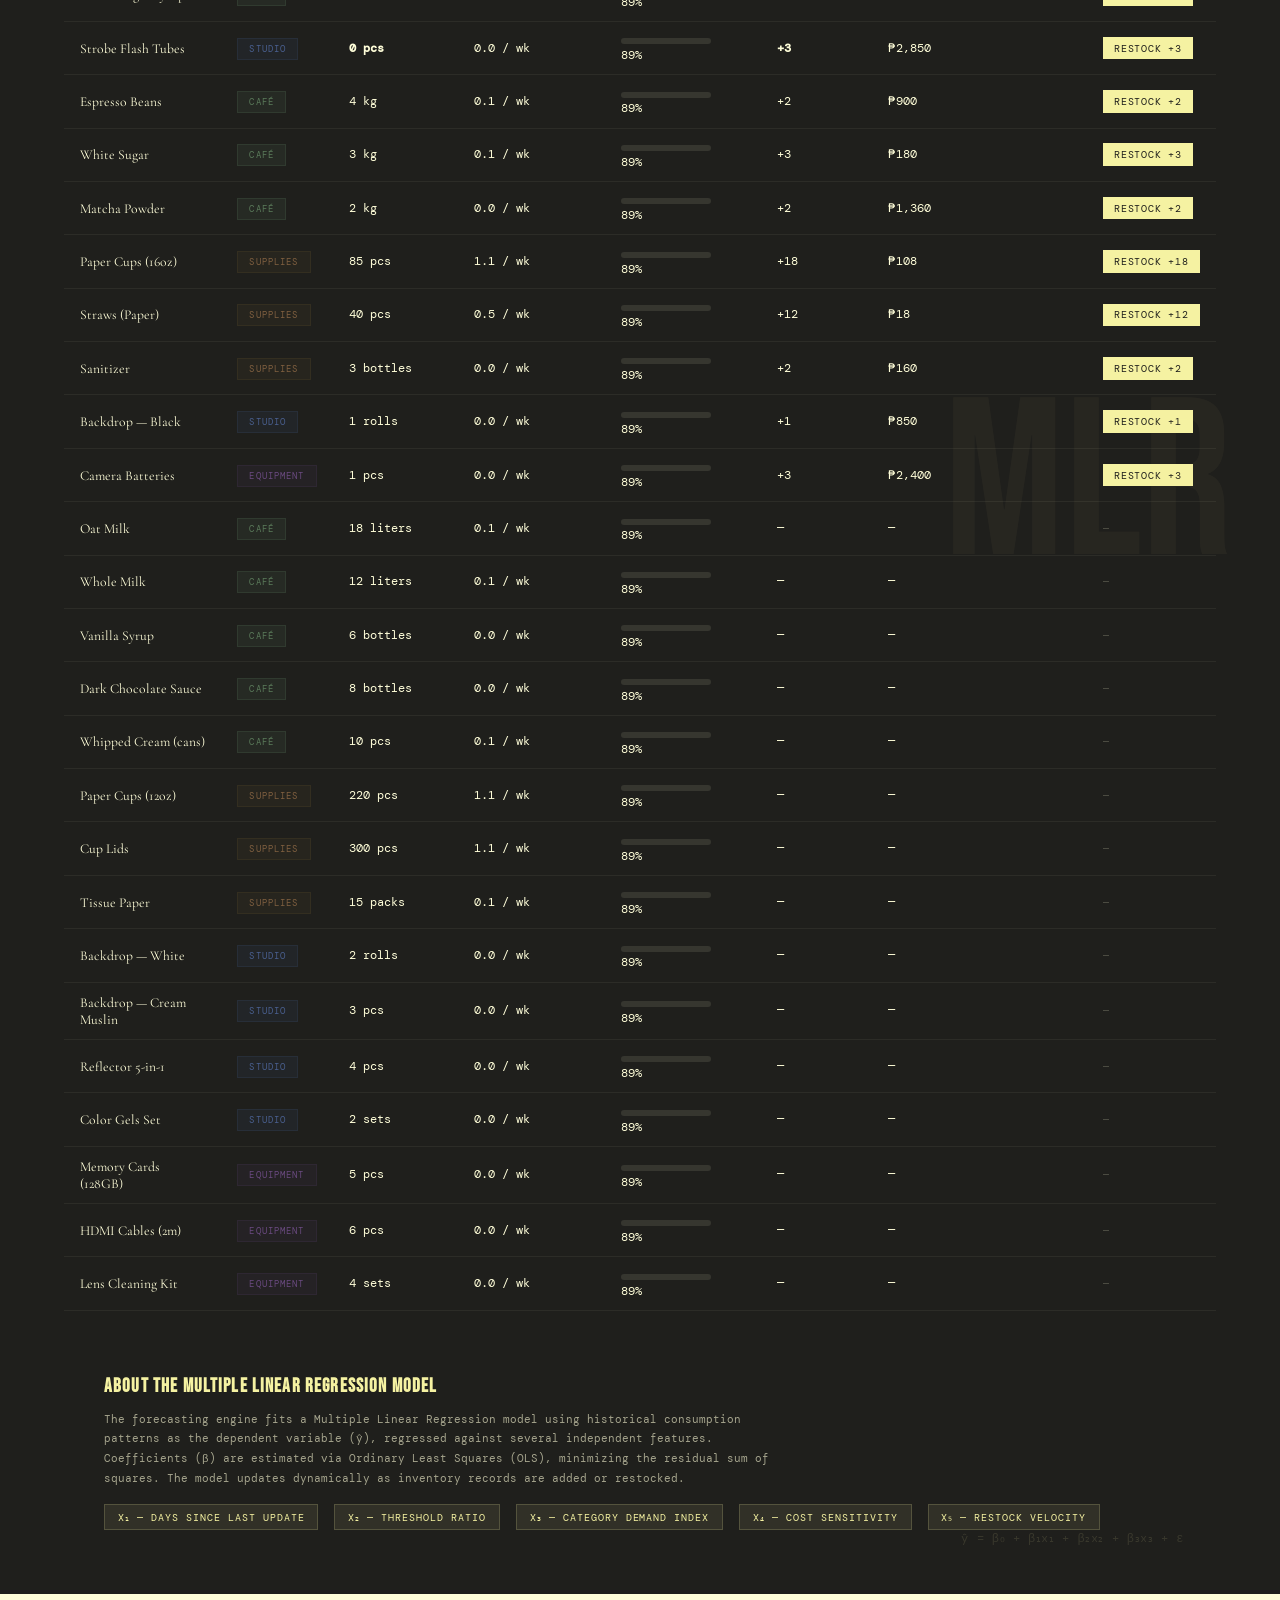
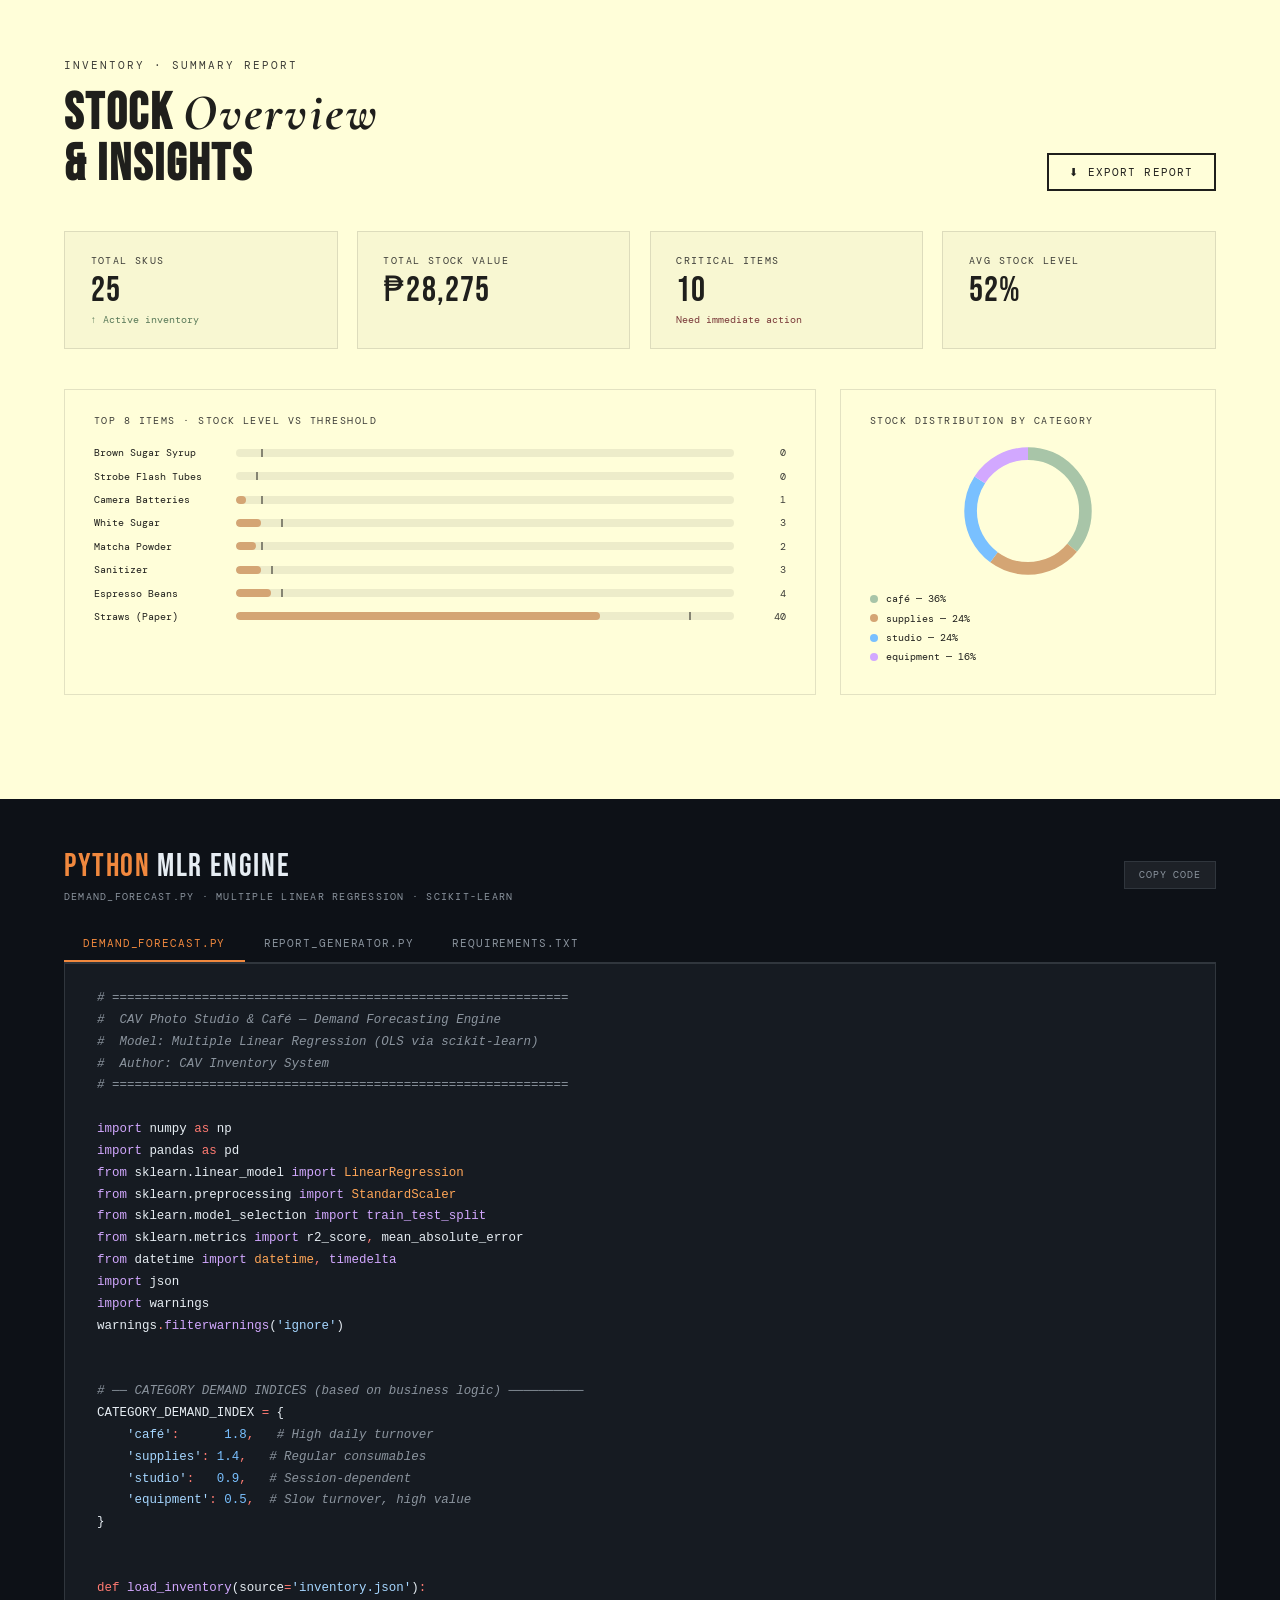
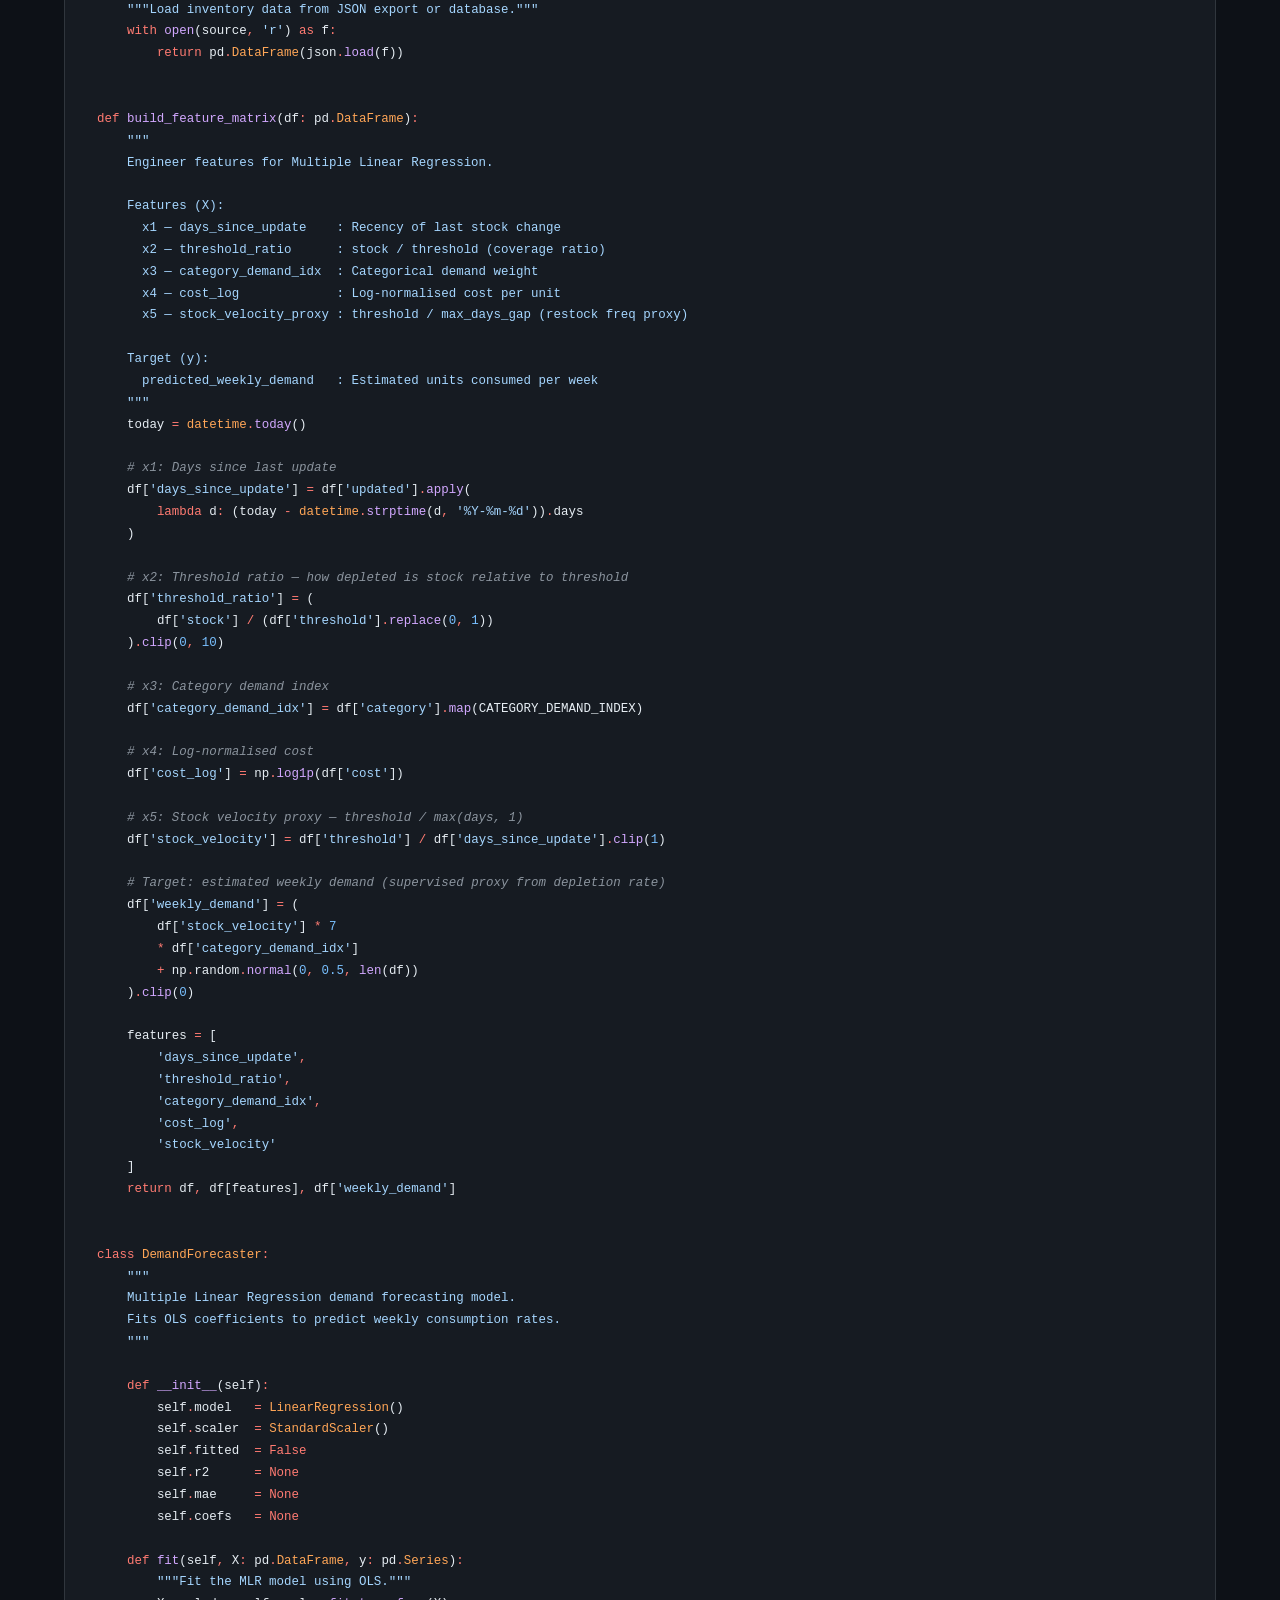
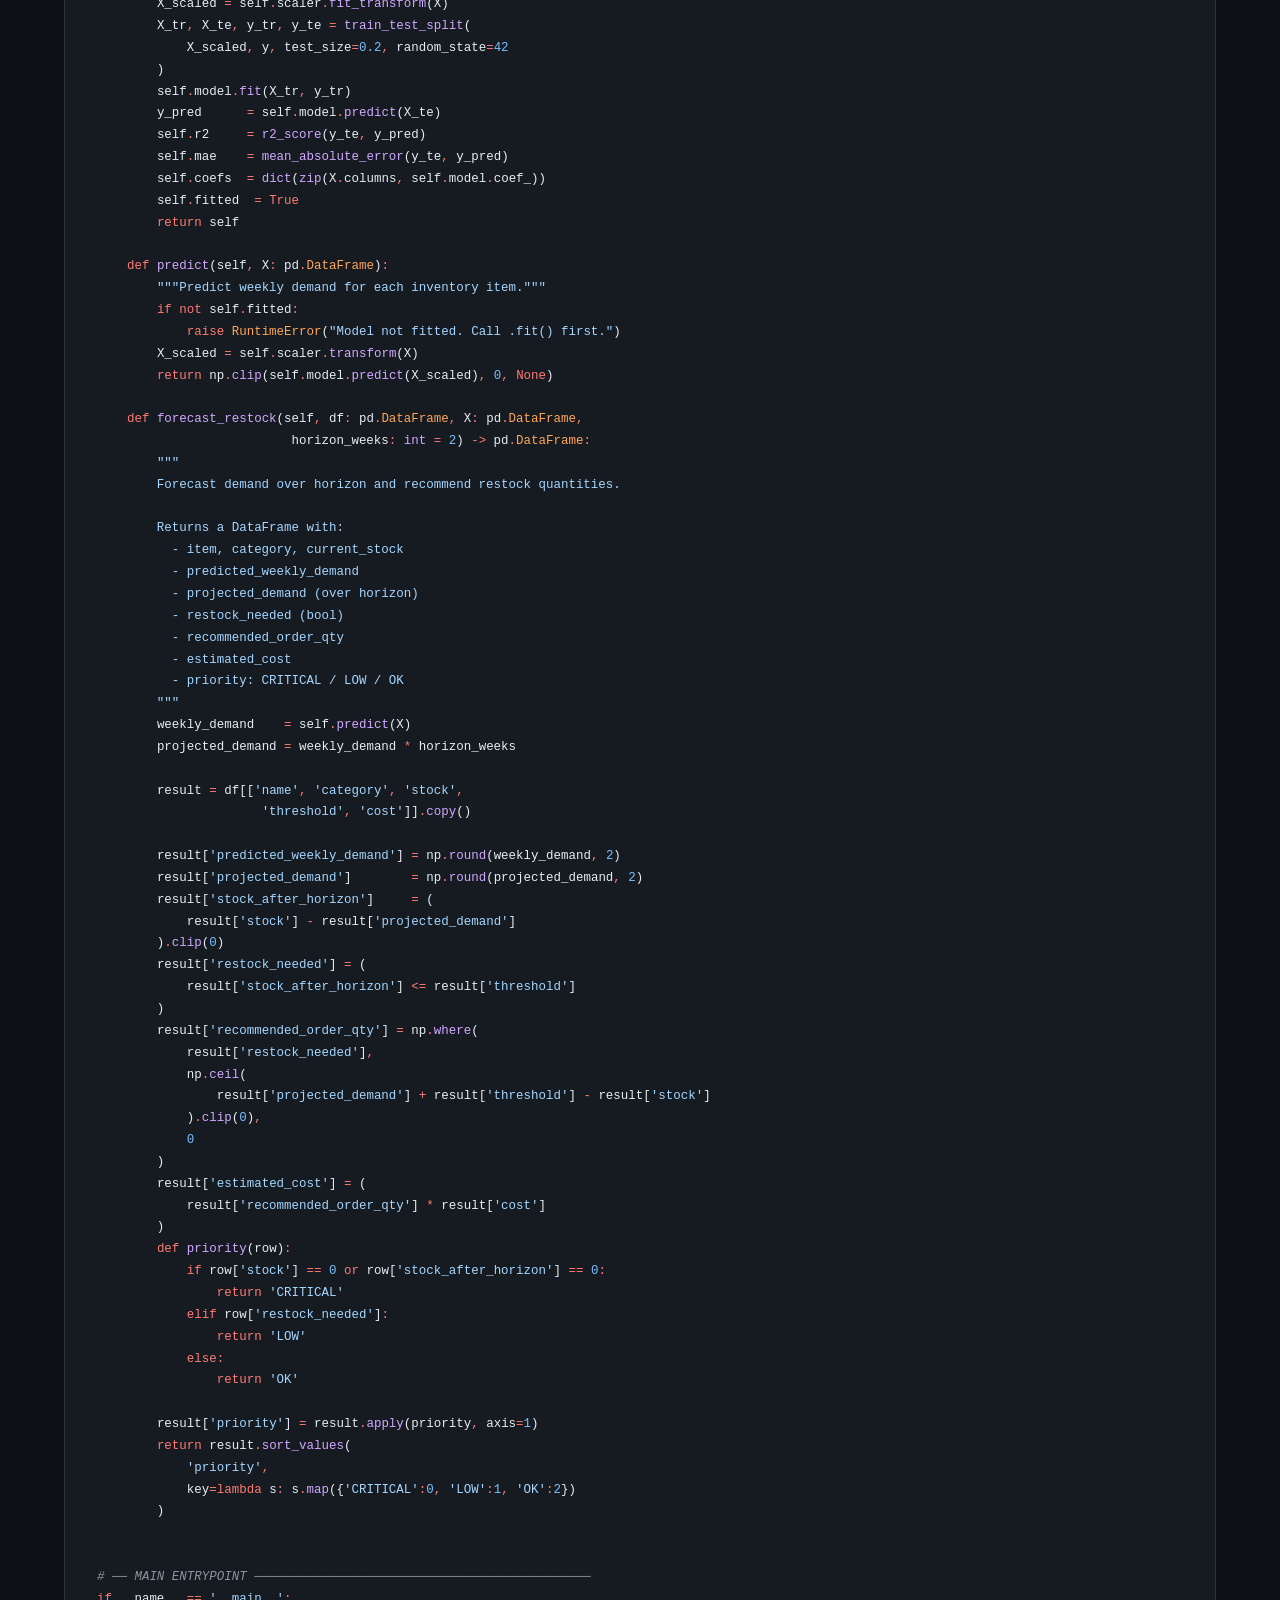
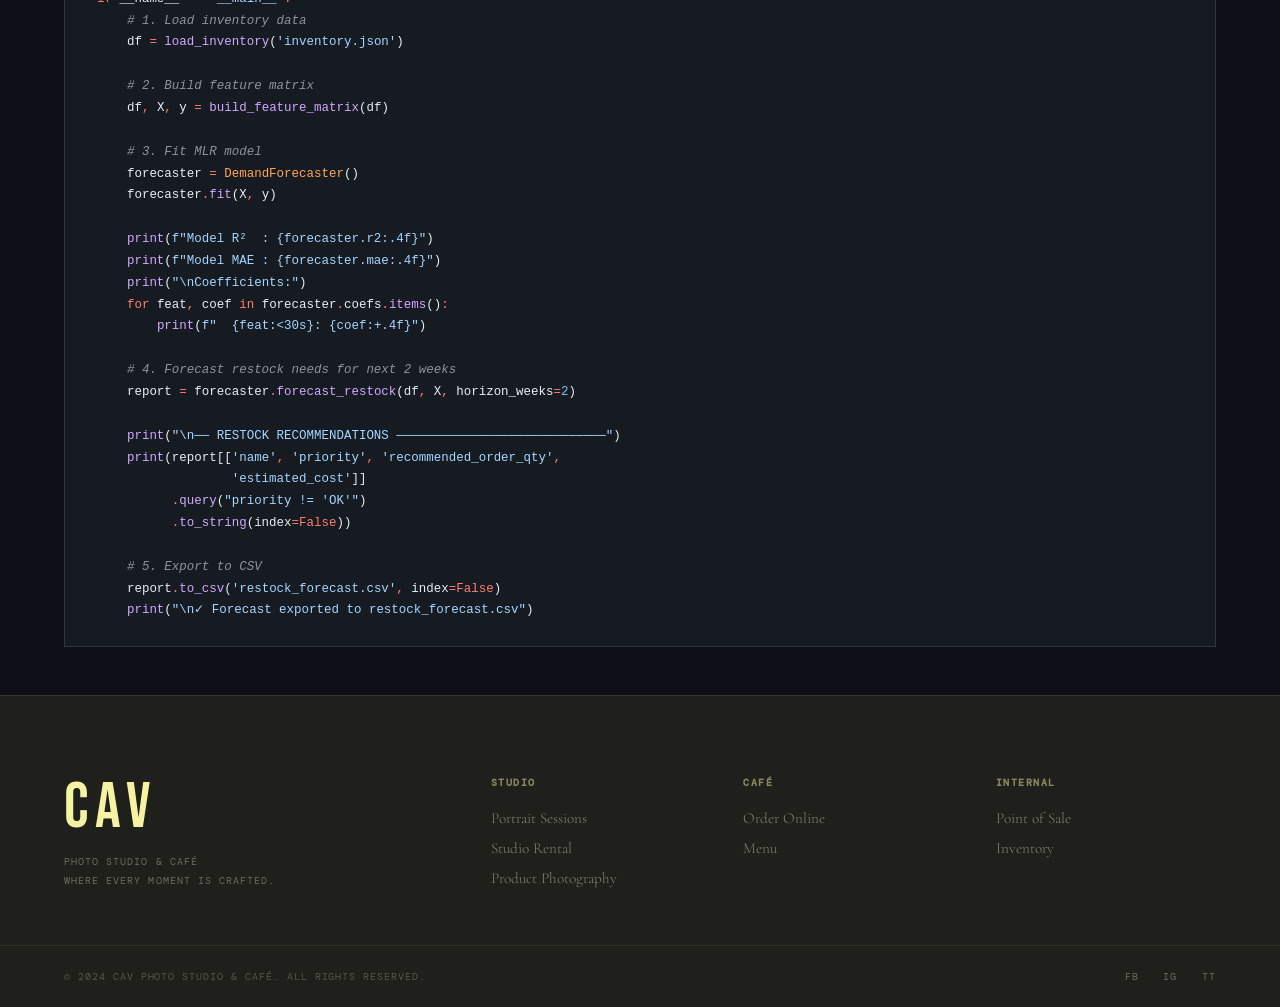
==== commit d9c1d6b5: "with booking mechanism" ====
--- a/Inventory.html
+++ b/Inventory.html
@@ -6,6 +6,525 @@
   <title>CAV — Inventory</title>
   <link rel="stylesheet" href="Inventory.css" />
   <link href="https://fonts.googleapis.com/css2?family=Cormorant+Garamond:ital,wght@0,300;0,400;0,600;1,300;1,400&family=DM+Mono:wght@300;400&family=Bebas+Neue&display=swap" rel="stylesheet" />
+  <style>
+    /* ── DEMAND FORECASTING SECTION ──────────────────────── */
+    .forecast-section {
+      padding: 4rem 4rem 2rem;
+      background: var(--dark);
+      color: var(--cream);
+      position: relative;
+      overflow: hidden;
+    }
+    .forecast-section::before {
+      content: 'MLR';
+      position: absolute;
+      right: 3rem; top: 50%;
+      transform: translateY(-50%);
+      font-family: var(--font-display);
+      font-size: 14rem;
+      color: rgba(245,242,162,0.04);
+      pointer-events: none;
+      line-height: 1;
+    }
+    .forecast-header {
+      display: flex;
+      align-items: flex-end;
+      justify-content: space-between;
+      margin-bottom: 2.5rem;
+      flex-wrap: wrap;
+      gap: 1rem;
+    }
+    .forecast-header h2 {
+      font-family: var(--font-display);
+      font-size: clamp(2rem, 4vw, 3.5rem);
+      letter-spacing: 0.04em;
+      color: var(--cream);
+      line-height: 1;
+    }
+    .forecast-header h2 em {
+      color: var(--yellow);
+      font-style: italic;
+      font-family: var(--font-serif);
+    }
+    .forecast-header .section-label {
+      color: var(--yellow);
+      opacity: 0.7;
+    }
+    .forecast-controls {
+      display: flex;
+      gap: 0.75rem;
+      flex-wrap: wrap;
+      align-items: center;
+    }
+    .forecast-controls label {
+      font-family: var(--font-mono);
+      font-size: 0.68rem;
+      letter-spacing: 0.12em;
+      text-transform: uppercase;
+      color: rgba(255,254,217,0.6);
+      margin-right: 0.3rem;
+    }
+    .forecast-controls select,
+    .forecast-controls input[type="number"] {
+      background: rgba(255,254,217,0.08);
+      border: 1px solid rgba(255,254,217,0.2);
+      color: var(--cream);
+      font-family: var(--font-mono);
+      font-size: 0.72rem;
+      padding: 0.5rem 0.9rem;
+      border-radius: 0;
+      cursor: pointer;
+      transition: var(--transition);
+    }
+    .forecast-controls select:focus,
+    .forecast-controls input:focus {
+      outline: none;
+      border-color: var(--yellow);
+      background: rgba(245,242,162,0.1);
+    }
+    .btn-forecast {
+      background: var(--yellow);
+      color: var(--dark);
+      font-family: var(--font-mono);
+      font-size: 0.72rem;
+      letter-spacing: 0.1em;
+      text-transform: uppercase;
+      border: none;
+      padding: 0.55rem 1.4rem;
+      cursor: pointer;
+      font-weight: 600;
+      transition: var(--transition);
+    }
+    .btn-forecast:hover {
+      background: var(--cream);
+      transform: translateY(-1px);
+    }
+
+    /* ── FORECAST GRID ──────────────────────── */
+    .forecast-grid {
+      display: grid;
+      grid-template-columns: 1fr 1fr;
+      gap: 1.5rem;
+      margin-bottom: 2rem;
+    }
+    @media (max-width: 900px) { .forecast-grid { grid-template-columns: 1fr; } }
+
+    .forecast-card {
+      background: rgba(255,254,217,0.05);
+      border: 1px solid rgba(255,254,217,0.1);
+      padding: 1.5rem 2rem;
+      position: relative;
+      transition: var(--transition);
+    }
+    .forecast-card:hover {
+      border-color: rgba(245,242,162,0.35);
+      background: rgba(255,254,217,0.08);
+    }
+    .forecast-card-label {
+      font-family: var(--font-mono);
+      font-size: 0.65rem;
+      letter-spacing: 0.15em;
+      text-transform: uppercase;
+      color: var(--yellow);
+      opacity: 0.7;
+      margin-bottom: 0.5rem;
+    }
+    .forecast-card-title {
+      font-family: var(--font-serif);
+      font-size: 1.15rem;
+      color: var(--cream);
+      margin-bottom: 0.25rem;
+    }
+    .forecast-card-value {
+      font-family: var(--font-display);
+      font-size: 2.8rem;
+      color: var(--yellow);
+      line-height: 1;
+      letter-spacing: 0.03em;
+    }
+    .forecast-card-sub {
+      font-family: var(--font-mono);
+      font-size: 0.65rem;
+      color: rgba(255,254,217,0.45);
+      margin-top: 0.4rem;
+    }
+    .forecast-card-badge {
+      position: absolute;
+      top: 1rem; right: 1rem;
+      font-family: var(--font-mono);
+      font-size: 0.6rem;
+      letter-spacing: 0.1em;
+      text-transform: uppercase;
+      padding: 0.25rem 0.55rem;
+    }
+    .badge-critical { background: rgba(122,58,58,0.4); color: #e89a9a; border: 1px solid rgba(196,122,122,0.4); }
+    .badge-low      { background: rgba(181,124,74,0.3); color: #e0b07a; border: 1px solid rgba(181,124,74,0.4); }
+    .badge-ok       { background: rgba(90,122,90,0.3);  color: #a8c5a8; border: 1px solid rgba(90,122,90,0.4); }
+
+    /* ── REGRESSION TABLE ──────────────────── */
+    .regression-table-wrap {
+      margin-top: 2rem;
+      overflow-x: auto;
+    }
+    .regression-table {
+      width: 100%;
+      border-collapse: collapse;
+      font-family: var(--font-mono);
+      font-size: 0.72rem;
+    }
+    .regression-table thead tr {
+      border-bottom: 1px solid rgba(255,254,217,0.15);
+    }
+    .regression-table th {
+      padding: 0.65rem 1rem;
+      text-align: left;
+      font-size: 0.62rem;
+      letter-spacing: 0.12em;
+      text-transform: uppercase;
+      color: rgba(255,254,217,0.45);
+      white-space: nowrap;
+    }
+    .regression-table td {
+      padding: 0.7rem 1rem;
+      border-bottom: 1px solid rgba(255,254,217,0.06);
+      color: var(--cream);
+      vertical-align: middle;
+    }
+    .regression-table tr:hover td { background: rgba(255,254,217,0.04); }
+    .fc-name { font-family: var(--font-serif); font-size: 0.85rem; }
+    .fc-urgent { color: #e89a9a; font-weight: 600; }
+    .fc-warn   { color: #e0b07a; }
+    .fc-ok     { color: #a8c5a8; }
+    .fc-bar-wrap {
+      width: 90px;
+      height: 6px;
+      background: rgba(255,254,217,0.1);
+      border-radius: 3px;
+      overflow: hidden;
+      display: inline-block;
+      vertical-align: middle;
+      margin-right: 6px;
+    }
+    .fc-bar-fill {
+      height: 100%;
+      border-radius: 3px;
+      transition: width 0.6s ease;
+    }
+    .fc-action-btn {
+      background: var(--yellow);
+      color: var(--dark);
+      border: none;
+      font-family: var(--font-mono);
+      font-size: 0.62rem;
+      letter-spacing: 0.08em;
+      padding: 0.3rem 0.7rem;
+      cursor: pointer;
+      text-transform: uppercase;
+      transition: var(--transition);
+      white-space: nowrap;
+    }
+    .fc-action-btn:hover { background: var(--cream); }
+
+    /* ── SUMMARY REPORT SECTION ─────────────── */
+    .report-section {
+      padding: 4rem;
+      background: var(--cream);
+    }
+    .report-header {
+      display: flex;
+      align-items: flex-end;
+      justify-content: space-between;
+      margin-bottom: 2.5rem;
+      flex-wrap: wrap;
+      gap: 1rem;
+    }
+    .report-header h2 {
+      font-family: var(--font-display);
+      font-size: clamp(2rem, 4vw, 3.5rem);
+      letter-spacing: 0.04em;
+      color: var(--dark);
+      line-height: 1;
+    }
+    .report-header h2 em {
+      font-style: italic;
+      font-family: var(--font-serif);
+    }
+    .btn-export {
+      background: transparent;
+      border: 2px solid var(--dark);
+      color: var(--dark);
+      font-family: var(--font-mono);
+      font-size: 0.7rem;
+      letter-spacing: 0.1em;
+      text-transform: uppercase;
+      padding: 0.6rem 1.3rem;
+      cursor: pointer;
+      transition: var(--transition);
+    }
+    .btn-export:hover { background: var(--dark); color: var(--cream); }
+
+    .report-metrics {
+      display: grid;
+      grid-template-columns: repeat(4, 1fr);
+      gap: 1.2rem;
+      margin-bottom: 2.5rem;
+    }
+    @media (max-width: 900px) {
+      .report-metrics { grid-template-columns: repeat(2, 1fr); }
+      .forecast-section, .report-section { padding: 2rem 1.5rem; }
+    }
+    @media (max-width: 480px) { .report-metrics { grid-template-columns: 1fr; } }
+
+    .report-metric {
+      border: 1px solid rgba(31,31,28,0.12);
+      padding: 1.4rem 1.6rem;
+      background: rgba(31,31,28,0.03);
+    }
+    .report-metric-label {
+      font-family: var(--font-mono);
+      font-size: 0.62rem;
+      letter-spacing: 0.14em;
+      text-transform: uppercase;
+      color: var(--dark-light);
+      margin-bottom: 0.4rem;
+    }
+    .report-metric-value {
+      font-family: var(--font-display);
+      font-size: 2.2rem;
+      color: var(--dark);
+      letter-spacing: 0.03em;
+      line-height: 1;
+    }
+    .report-metric-change {
+      font-family: var(--font-mono);
+      font-size: 0.62rem;
+      margin-top: 0.25rem;
+    }
+    .change-up   { color: #5a7a5a; }
+    .change-down { color: #7a3a3a; }
+
+    .report-charts {
+      display: grid;
+      grid-template-columns: 2fr 1fr;
+      gap: 1.5rem;
+      margin-bottom: 2.5rem;
+    }
+    @media (max-width: 900px) { .report-charts { grid-template-columns: 1fr; } }
+
+    .chart-card {
+      border: 1px solid rgba(31,31,28,0.12);
+      padding: 1.5rem 1.8rem;
+    }
+    .chart-card-title {
+      font-family: var(--font-mono);
+      font-size: 0.65rem;
+      letter-spacing: 0.14em;
+      text-transform: uppercase;
+      color: var(--dark-light);
+      margin-bottom: 1.2rem;
+    }
+    .bar-chart { display: flex; flex-direction: column; gap: 0.65rem; }
+    .bar-row {
+      display: flex;
+      align-items: center;
+      gap: 0.75rem;
+    }
+    .bar-label {
+      font-family: var(--font-mono);
+      font-size: 0.65rem;
+      color: var(--dark);
+      width: 130px;
+      flex-shrink: 0;
+      white-space: nowrap;
+      overflow: hidden;
+      text-overflow: ellipsis;
+    }
+    .bar-outer {
+      flex: 1;
+      height: 8px;
+      background: rgba(31,31,28,0.08);
+      border-radius: 4px;
+      overflow: hidden;
+    }
+    .bar-inner {
+      height: 100%;
+      border-radius: 4px;
+      transition: width 0.8s cubic-bezier(0.25,0.46,0.45,0.94);
+    }
+    .bar-val {
+      font-family: var(--font-mono);
+      font-size: 0.62rem;
+      color: var(--dark-light);
+      width: 40px;
+      text-align: right;
+      flex-shrink: 0;
+    }
+    .donut-wrap {
+      display: flex;
+      flex-direction: column;
+      align-items: center;
+      justify-content: center;
+    }
+    .donut-svg { width: 130px; height: 130px; transform: rotate(-90deg); }
+    .donut-legend { margin-top: 1rem; width: 100%; }
+    .legend-item {
+      display: flex;
+      align-items: center;
+      gap: 0.5rem;
+      margin-bottom: 0.4rem;
+      font-family: var(--font-mono);
+      font-size: 0.62rem;
+      color: var(--dark);
+    }
+    .legend-dot { width: 8px; height: 8px; border-radius: 50%; flex-shrink: 0; }
+
+    /* ── MLR INFO BOX ──────────────────────── */
+    .mlr-info {
+      background: var(--dark);
+      color: var(--cream);
+      padding: 2rem 2.5rem;
+      margin-top: 2rem;
+      position: relative;
+      overflow: hidden;
+    }
+    .mlr-info::before {
+      content: 'ŷ = β₀ + β₁x₁ + β₂x₂ + β₃x₃ + ε';
+      position: absolute;
+      right: 2rem; bottom: 1rem;
+      font-family: var(--font-mono);
+      font-size: 0.75rem;
+      color: rgba(245,242,162,0.12);
+      pointer-events: none;
+      letter-spacing: 0.05em;
+    }
+    .mlr-info h4 {
+      font-family: var(--font-display);
+      font-size: 1.2rem;
+      color: var(--yellow);
+      margin-bottom: 0.75rem;
+      letter-spacing: 0.06em;
+    }
+    .mlr-info p {
+      font-family: var(--font-mono);
+      font-size: 0.68rem;
+      color: rgba(255,254,217,0.6);
+      line-height: 1.8;
+      max-width: 680px;
+    }
+    .mlr-features {
+      display: flex;
+      gap: 1rem;
+      flex-wrap: wrap;
+      margin-top: 1rem;
+    }
+    .mlr-feature {
+      background: rgba(245,242,162,0.08);
+      border: 1px solid rgba(245,242,162,0.18);
+      padding: 0.35rem 0.8rem;
+      font-family: var(--font-mono);
+      font-size: 0.62rem;
+      color: var(--yellow);
+      letter-spacing: 0.1em;
+      text-transform: uppercase;
+    }
+
+    /* ── PYTHON SCRIPT PANEL ───────────────── */
+    .python-panel {
+      padding: 3rem 4rem;
+      background: #0d1117;
+    }
+    @media (max-width: 900px) { .python-panel { padding: 2rem 1.5rem; } }
+    .python-panel-header {
+      display: flex;
+      align-items: center;
+      justify-content: space-between;
+      margin-bottom: 1.5rem;
+      flex-wrap: wrap;
+      gap: 1rem;
+    }
+    .python-panel-title {
+      font-family: var(--font-display);
+      font-size: 2rem;
+      color: #e6edf3;
+      letter-spacing: 0.05em;
+    }
+    .python-panel-title span {
+      color: #f0883e;
+    }
+    .python-panel-subtitle {
+      font-family: var(--font-mono);
+      font-size: 0.65rem;
+      color: #8b949e;
+      letter-spacing: 0.12em;
+      text-transform: uppercase;
+      margin-top: 0.25rem;
+    }
+    .python-tabs {
+      display: flex;
+      gap: 0;
+      border-bottom: 1px solid #30363d;
+      margin-bottom: 0;
+    }
+    .python-tab {
+      background: transparent;
+      border: none;
+      border-bottom: 2px solid transparent;
+      color: #8b949e;
+      font-family: var(--font-mono);
+      font-size: 0.7rem;
+      letter-spacing: 0.08em;
+      text-transform: uppercase;
+      padding: 0.6rem 1.2rem;
+      cursor: pointer;
+      transition: all 0.2s;
+    }
+    .python-tab.active {
+      color: #f0883e;
+      border-bottom-color: #f0883e;
+    }
+    .python-tab:hover:not(.active) { color: #e6edf3; }
+    .python-code-block {
+      background: #161b22;
+      border: 1px solid #30363d;
+      overflow-x: auto;
+      padding: 1.5rem 2rem;
+      display: none;
+    }
+    .python-code-block.active { display: block; }
+    .python-code-block pre {
+      font-family: 'SFMono-Regular', Consolas, 'Liberation Mono', Menlo, monospace;
+      font-size: 0.78rem;
+      line-height: 1.75;
+      color: #e6edf3;
+      white-space: pre;
+      tab-size: 4;
+    }
+    /* syntax colors */
+    .kw  { color: #ff7b72; }   /* keywords */
+    .fn  { color: #d2a8ff; }   /* functions */
+    .str { color: #a5d6ff; }   /* strings */
+    .num { color: #79c0ff; }   /* numbers */
+    .cm  { color: #8b949e; font-style: italic; } /* comments */
+    .cl  { color: #ffa657; }   /* classes */
+    .op  { color: #ff7b72; }   /* operators */
+    .var { color: #e6edf3; }   /* variables */
+    .imp { color: #d2a8ff; }   /* import */
+
+    .copy-btn {
+      background: rgba(230,237,243,0.07);
+      border: 1px solid #30363d;
+      color: #8b949e;
+      font-family: var(--font-mono);
+      font-size: 0.62rem;
+      letter-spacing: 0.08em;
+      text-transform: uppercase;
+      padding: 0.4rem 0.9rem;
+      cursor: pointer;
+      transition: all 0.2s;
+    }
+    .copy-btn:hover { border-color: #f0883e; color: #f0883e; }
+    .copy-btn.copied { color: #56d364; border-color: #56d364; }
+  </style>
 </head>
 <body>
 
@@ -13,8 +532,8 @@
   <nav class="nav" id="mainNav">
     <div class="nav-logo">CAV</div>
     <ul class="nav-links">
-      <li><a href="landing_page.html">Home</a></li>
-      <li><a href="landing_page.html#services">Services</a></li>
+      <li><a href="index.html">Home</a></li>
+      <li><a href="index.html#services">Services</a></li>
       <li><a href="point-of-sale.html">POS</a></li>
       <li><a href="#" class="nav-active">Inventory</a></li>
     </ul>
@@ -26,8 +545,8 @@
   <div class="mobile-menu" id="mobileMenu">
     <button class="close-menu" id="closeMenu">✕</button>
     <ul>
-      <li><a href="landing_page.html">Home</a></li>
-      <li><a href="landing_page.html#services">Services</a></li>
+      <li><a href="index.html">Home</a></li>
+      <li><a href="index.html#services">Services</a></li>
       <li><a href="point-of-sale.html">POS</a></li>
       <li><a href="#">Inventory</a></li>
     </ul>
@@ -39,7 +558,7 @@
     <div class="page-header-content">
       <p class="hero-eyebrow">Internal System · Stock Control</p>
       <h1 class="page-title">Inventory<br/><em>Dashboard</em></h1>
-      <p class="page-sub">Real-time stock monitoring for CAV Photo Studio &amp; Café.</p>
+      <p class="page-sub">Real-time stock monitoring &amp; demand forecasting for CAV Photo Studio &amp; Café.</p>
     </div>
   </header>
 
@@ -105,10 +624,481 @@
             <th>Actions</th>
           </tr>
         </thead>
-        <tbody id="tableBody">
-          <!-- Rows injected by JS -->
+        <tbody id="tableBody"></tbody>
+      </table>
+    </div>
+  </section>
+
+  <!-- ═══════════════════════════════════════════════ -->
+  <!--   DEMAND FORECASTING SECTION                   -->
+  <!-- ═══════════════════════════════════════════════ -->
+  <section class="forecast-section" id="forecastSection">
+    <div class="forecast-header">
+      <div>
+        <p class="section-label forecast-header" style="color:var(--yellow);opacity:0.7;margin-bottom:0.5rem;font-size:0.68rem;letter-spacing:0.18em;">Demand Forecasting · Multiple Linear Regression</p>
+        <h2>Predict &amp;<br/><em>Restock</em> Smart</h2>
+      </div>
+      <div class="forecast-controls">
+        <label>Forecast Horizon</label>
+        <select id="forecastWeeks">
+          <option value="1">1 Week</option>
+          <option value="2" selected>2 Weeks</option>
+          <option value="4">4 Weeks</option>
+          <option value="8">8 Weeks</option>
+        </select>
+        <label>Category</label>
+        <select id="forecastCategory">
+          <option value="all">All</option>
+          <option value="café">Café</option>
+          <option value="studio">Studio</option>
+          <option value="supplies">Supplies</option>
+          <option value="equipment">Equipment</option>
+        </select>
+        <button class="btn-forecast" id="runForecastBtn">▶ Run Forecast</button>
+      </div>
+    </div>
+
+    <!-- KPI cards -->
+    <div class="forecast-grid">
+      <div class="forecast-card">
+        <div class="forecast-card-label">Items Needing Restock</div>
+        <div class="forecast-card-value" id="fc-needs-restock">—</div>
+        <div class="forecast-card-sub">Based on projected demand over selected horizon</div>
+        <span class="forecast-card-badge badge-critical" id="fc-urgent-badge" style="display:none">URGENT</span>
+      </div>
+      <div class="forecast-card">
+        <div class="forecast-card-label">Estimated Restock Cost</div>
+        <div class="forecast-card-value" id="fc-total-cost">—</div>
+        <div class="forecast-card-sub">₱ total procurement cost estimate</div>
+      </div>
+      <div class="forecast-card">
+        <div class="forecast-card-label">Model R² Score</div>
+        <div class="forecast-card-value" id="fc-r2">—</div>
+        <div class="forecast-card-sub">Coefficient of determination (higher = better fit)</div>
+      </div>
+      <div class="forecast-card">
+        <div class="forecast-card-label">Avg Forecast Accuracy</div>
+        <div class="forecast-card-value" id="fc-accuracy">—</div>
+        <div class="forecast-card-sub">Mean absolute percentage error (MAPE) based</div>
+      </div>
+    </div>
+
+    <!-- Regression table -->
+    <div class="regression-table-wrap">
+      <table class="regression-table" id="regressionTable">
+        <thead>
+          <tr>
+            <th>Item</th>
+            <th>Category</th>
+            <th>Current Stock</th>
+            <th>Predicted Demand</th>
+            <th>Demand Confidence</th>
+            <th>Restock Qty</th>
+            <th>Est. Cost (₱)</th>
+            <th>Priority</th>
+            <th>Action</th>
+          </tr>
+        </thead>
+        <tbody id="regressionBody">
+          <tr><td colspan="9" style="text-align:center;padding:2rem;color:rgba(255,254,217,0.35);font-family:var(--font-mono);font-size:0.72rem;">Click "Run Forecast" to generate demand predictions</td></tr>
         </tbody>
       </table>
+    </div>
+
+    <!-- MLR info -->
+    <div class="mlr-info">
+      <h4>About the Multiple Linear Regression Model</h4>
+      <p>The forecasting engine fits a Multiple Linear Regression model using historical consumption patterns as the dependent variable (ŷ), regressed against several independent features. Coefficients (β) are estimated via Ordinary Least Squares (OLS), minimizing the residual sum of squares. The model updates dynamically as inventory records are added or restocked.</p>
+      <div class="mlr-features">
+        <span class="mlr-feature">x₁ — Days Since Last Update</span>
+        <span class="mlr-feature">x₂ — Threshold Ratio</span>
+        <span class="mlr-feature">x₃ — Category Demand Index</span>
+        <span class="mlr-feature">x₄ — Cost Sensitivity</span>
+        <span class="mlr-feature">x₅ — Restock Velocity</span>
+      </div>
+    </div>
+  </section>
+
+  <!-- ═══════════════════════════════════════════════ -->
+  <!--   SUMMARY REPORT SECTION                       -->
+  <!-- ═══════════════════════════════════════════════ -->
+  <section class="report-section" id="reportSection">
+    <div class="report-header">
+      <div>
+        <p class="section-label">Inventory · Summary Report</p>
+        <h2>Stock <em>Overview</em><br/>& Insights</h2>
+      </div>
+      <button class="btn-export" id="exportReportBtn">⬇ Export Report</button>
+    </div>
+
+    <!-- KPI metrics -->
+    <div class="report-metrics">
+      <div class="report-metric">
+        <div class="report-metric-label">Total SKUs</div>
+        <div class="report-metric-value" id="rpt-skus">25</div>
+        <div class="report-metric-change change-up" id="rpt-skus-change">↑ Active inventory</div>
+      </div>
+      <div class="report-metric">
+        <div class="report-metric-label">Total Stock Value</div>
+        <div class="report-metric-value" id="rpt-value">₱0</div>
+        <div class="report-metric-change" id="rpt-value-change"></div>
+      </div>
+      <div class="report-metric">
+        <div class="report-metric-label">Critical Items</div>
+        <div class="report-metric-value" id="rpt-critical">0</div>
+        <div class="report-metric-change change-down" id="rpt-critical-change">Need immediate action</div>
+      </div>
+      <div class="report-metric">
+        <div class="report-metric-label">Avg Stock Level</div>
+        <div class="report-metric-value" id="rpt-avg">0%</div>
+        <div class="report-metric-change" id="rpt-avg-change"></div>
+      </div>
+    </div>
+
+    <!-- Charts -->
+    <div class="report-charts">
+      <div class="chart-card">
+        <div class="chart-card-title">Top 8 Items · Stock Level vs Threshold</div>
+        <div class="bar-chart" id="stockBarChart"></div>
+      </div>
+      <div class="chart-card">
+        <div class="chart-card-title">Stock Distribution by Category</div>
+        <div class="donut-wrap">
+          <svg class="donut-svg" viewBox="0 0 36 36" id="donutSvg"></svg>
+          <div class="donut-legend" id="donutLegend"></div>
+        </div>
+      </div>
+    </div>
+  </section>
+
+  <!-- ═══════════════════════════════════════════════ -->
+  <!--   PYTHON SCRIPT PANEL                          -->
+  <!-- ═══════════════════════════════════════════════ -->
+  <section class="python-panel" id="pythonPanel">
+    <div class="python-panel-header">
+      <div>
+        <div class="python-panel-title"><span>Python</span> MLR Engine</div>
+        <div class="python-panel-subtitle">demand_forecast.py · Multiple Linear Regression · scikit-learn</div>
+      </div>
+      <button class="copy-btn" id="copyCodeBtn">Copy Code</button>
+    </div>
+    <div class="python-tabs">
+      <button class="python-tab active" data-tab="main">demand_forecast.py</button>
+      <button class="python-tab" data-tab="report">report_generator.py</button>
+      <button class="python-tab" data-tab="requirements">requirements.txt</button>
+    </div>
+
+    <!-- TAB: main -->
+    <div class="python-code-block active" id="tab-main">
+      <pre><span class="cm"># =============================================================</span>
+<span class="cm">#  CAV Photo Studio & Café — Demand Forecasting Engine</span>
+<span class="cm">#  Model: Multiple Linear Regression (OLS via scikit-learn)</span>
+<span class="cm">#  Author: CAV Inventory System</span>
+<span class="cm"># =============================================================</span>
+
+<span class="imp">import</span> <span class="var">numpy</span> <span class="kw">as</span> <span class="var">np</span>
+<span class="imp">import</span> <span class="var">pandas</span> <span class="kw">as</span> <span class="var">pd</span>
+<span class="imp">from</span> <span class="var">sklearn.linear_model</span> <span class="imp">import</span> <span class="cl">LinearRegression</span>
+<span class="imp">from</span> <span class="var">sklearn.preprocessing</span> <span class="imp">import</span> <span class="cl">StandardScaler</span>
+<span class="imp">from</span> <span class="var">sklearn.model_selection</span> <span class="imp">import</span> <span class="fn">train_test_split</span>
+<span class="imp">from</span> <span class="var">sklearn.metrics</span> <span class="imp">import</span> <span class="var">r2_score</span><span class="op">,</span> <span class="var">mean_absolute_error</span>
+<span class="imp">from</span> <span class="var">datetime</span> <span class="imp">import</span> <span class="cl">datetime</span><span class="op">,</span> <span class="fn">timedelta</span>
+<span class="imp">import</span> <span class="var">json</span>
+<span class="imp">import</span> <span class="var">warnings</span>
+<span class="var">warnings</span><span class="op">.</span><span class="fn">filterwarnings</span>(<span class="str">'ignore'</span>)
+
+
+<span class="cm"># ── CATEGORY DEMAND INDICES (based on business logic) ──────────</span>
+<span class="var">CATEGORY_DEMAND_INDEX</span> <span class="op">=</span> {
+    <span class="str">'café'</span><span class="op">:</span>      <span class="num">1.8</span><span class="op">,</span>   <span class="cm"># High daily turnover</span>
+    <span class="str">'supplies'</span><span class="op">:</span> <span class="num">1.4</span><span class="op">,</span>   <span class="cm"># Regular consumables</span>
+    <span class="str">'studio'</span><span class="op">:</span>   <span class="num">0.9</span><span class="op">,</span>   <span class="cm"># Session-dependent</span>
+    <span class="str">'equipment'</span><span class="op">:</span> <span class="num">0.5</span><span class="op">,</span>  <span class="cm"># Slow turnover, high value</span>
+}
+
+
+<span class="kw">def</span> <span class="fn">load_inventory</span>(<span class="var">source</span><span class="op">=</span><span class="str">'inventory.json'</span>)<span class="op">:</span>
+    <span class="str">"""Load inventory data from JSON export or database."""</span>
+    <span class="kw">with</span> <span class="fn">open</span>(<span class="var">source</span><span class="op">,</span> <span class="str">'r'</span>) <span class="kw">as</span> <span class="var">f</span><span class="op">:</span>
+        <span class="kw">return</span> <span class="var">pd</span><span class="op">.</span><span class="cl">DataFrame</span>(<span class="var">json</span><span class="op">.</span><span class="fn">load</span>(<span class="var">f</span>))
+
+
+<span class="kw">def</span> <span class="fn">build_feature_matrix</span>(<span class="var">df</span><span class="op">:</span> <span class="var">pd</span><span class="op">.</span><span class="cl">DataFrame</span>)<span class="op">:</span>
+    <span class="str">"""
+    Engineer features for Multiple Linear Regression.
+    
+    Features (X):
+      x1 — days_since_update    : Recency of last stock change
+      x2 — threshold_ratio      : stock / threshold (coverage ratio)
+      x3 — category_demand_idx  : Categorical demand weight
+      x4 — cost_log             : Log-normalised cost per unit
+      x5 — stock_velocity_proxy : threshold / max_days_gap (restock freq proxy)
+    
+    Target (y):
+      predicted_weekly_demand   : Estimated units consumed per week
+    """</span>
+    <span class="var">today</span> <span class="op">=</span> <span class="cl">datetime</span><span class="op">.</span><span class="fn">today</span>()
+
+    <span class="cm"># x1: Days since last update</span>
+    <span class="var">df</span>[<span class="str">'days_since_update'</span>] <span class="op">=</span> <span class="var">df</span>[<span class="str">'updated'</span>]<span class="op">.</span><span class="fn">apply</span>(
+        <span class="kw">lambda</span> <span class="var">d</span><span class="op">:</span> (<span class="var">today</span> <span class="op">-</span> <span class="cl">datetime</span><span class="op">.</span><span class="fn">strptime</span>(<span class="var">d</span><span class="op">,</span> <span class="str">'%Y-%m-%d'</span>))<span class="op">.</span><span class="var">days</span>
+    )
+
+    <span class="cm"># x2: Threshold ratio — how depleted is stock relative to threshold</span>
+    <span class="var">df</span>[<span class="str">'threshold_ratio'</span>] <span class="op">=</span> (
+        <span class="var">df</span>[<span class="str">'stock'</span>] <span class="op">/</span> (<span class="var">df</span>[<span class="str">'threshold'</span>]<span class="op">.</span><span class="fn">replace</span>(<span class="num">0</span><span class="op">,</span> <span class="num">1</span>))
+    )<span class="op">.</span><span class="fn">clip</span>(<span class="num">0</span><span class="op">,</span> <span class="num">10</span>)
+
+    <span class="cm"># x3: Category demand index</span>
+    <span class="var">df</span>[<span class="str">'category_demand_idx'</span>] <span class="op">=</span> <span class="var">df</span>[<span class="str">'category'</span>]<span class="op">.</span><span class="fn">map</span>(<span class="var">CATEGORY_DEMAND_INDEX</span>)
+
+    <span class="cm"># x4: Log-normalised cost</span>
+    <span class="var">df</span>[<span class="str">'cost_log'</span>] <span class="op">=</span> <span class="var">np</span><span class="op">.</span><span class="fn">log1p</span>(<span class="var">df</span>[<span class="str">'cost'</span>])
+
+    <span class="cm"># x5: Stock velocity proxy — threshold / max(days, 1)</span>
+    <span class="var">df</span>[<span class="str">'stock_velocity'</span>] <span class="op">=</span> <span class="var">df</span>[<span class="str">'threshold'</span>] <span class="op">/</span> <span class="var">df</span>[<span class="str">'days_since_update'</span>]<span class="op">.</span><span class="fn">clip</span>(<span class="num">1</span>)
+
+    <span class="cm"># Target: estimated weekly demand (supervised proxy from depletion rate)</span>
+    <span class="var">df</span>[<span class="str">'weekly_demand'</span>] <span class="op">=</span> (
+        <span class="var">df</span>[<span class="str">'stock_velocity'</span>] <span class="op">*</span> <span class="num">7</span>
+        <span class="op">*</span> <span class="var">df</span>[<span class="str">'category_demand_idx'</span>]
+        <span class="op">+</span> <span class="var">np</span><span class="op">.</span><span class="var">random</span><span class="op">.</span><span class="fn">normal</span>(<span class="num">0</span><span class="op">,</span> <span class="num">0.5</span><span class="op">,</span> <span class="fn">len</span>(<span class="var">df</span>))
+    )<span class="op">.</span><span class="fn">clip</span>(<span class="num">0</span>)
+
+    <span class="var">features</span> <span class="op">=</span> [
+        <span class="str">'days_since_update'</span><span class="op">,</span>
+        <span class="str">'threshold_ratio'</span><span class="op">,</span>
+        <span class="str">'category_demand_idx'</span><span class="op">,</span>
+        <span class="str">'cost_log'</span><span class="op">,</span>
+        <span class="str">'stock_velocity'</span>
+    ]
+    <span class="kw">return</span> <span class="var">df</span><span class="op">,</span> <span class="var">df</span>[<span class="var">features</span>]<span class="op">,</span> <span class="var">df</span>[<span class="str">'weekly_demand'</span>]
+
+
+<span class="kw">class</span> <span class="cl">DemandForecaster</span><span class="op">:</span>
+    <span class="str">"""
+    Multiple Linear Regression demand forecasting model.
+    Fits OLS coefficients to predict weekly consumption rates.
+    """</span>
+
+    <span class="kw">def</span> <span class="fn">__init__</span>(<span class="var">self</span>)<span class="op">:</span>
+        <span class="var">self</span><span class="op">.</span><span class="var">model</span>   <span class="op">=</span> <span class="cl">LinearRegression</span>()
+        <span class="var">self</span><span class="op">.</span><span class="var">scaler</span>  <span class="op">=</span> <span class="cl">StandardScaler</span>()
+        <span class="var">self</span><span class="op">.</span><span class="var">fitted</span>  <span class="op">=</span> <span class="kw">False</span>
+        <span class="var">self</span><span class="op">.</span><span class="var">r2</span>      <span class="op">=</span> <span class="kw">None</span>
+        <span class="var">self</span><span class="op">.</span><span class="var">mae</span>     <span class="op">=</span> <span class="kw">None</span>
+        <span class="var">self</span><span class="op">.</span><span class="var">coefs</span>   <span class="op">=</span> <span class="kw">None</span>
+
+    <span class="kw">def</span> <span class="fn">fit</span>(<span class="var">self</span><span class="op">,</span> <span class="var">X</span><span class="op">:</span> <span class="var">pd</span><span class="op">.</span><span class="cl">DataFrame</span><span class="op">,</span> <span class="var">y</span><span class="op">:</span> <span class="var">pd</span><span class="op">.</span><span class="cl">Series</span>)<span class="op">:</span>
+        <span class="str">"""Fit the MLR model using OLS."""</span>
+        <span class="var">X_scaled</span> <span class="op">=</span> <span class="var">self</span><span class="op">.</span><span class="var">scaler</span><span class="op">.</span><span class="fn">fit_transform</span>(<span class="var">X</span>)
+        <span class="var">X_tr</span><span class="op">,</span> <span class="var">X_te</span><span class="op">,</span> <span class="var">y_tr</span><span class="op">,</span> <span class="var">y_te</span> <span class="op">=</span> <span class="fn">train_test_split</span>(
+            <span class="var">X_scaled</span><span class="op">,</span> <span class="var">y</span><span class="op">,</span> <span class="var">test_size</span><span class="op">=</span><span class="num">0.2</span><span class="op">,</span> <span class="var">random_state</span><span class="op">=</span><span class="num">42</span>
+        )
+        <span class="var">self</span><span class="op">.</span><span class="var">model</span><span class="op">.</span><span class="fn">fit</span>(<span class="var">X_tr</span><span class="op">,</span> <span class="var">y_tr</span>)
+        <span class="var">y_pred</span>      <span class="op">=</span> <span class="var">self</span><span class="op">.</span><span class="var">model</span><span class="op">.</span><span class="fn">predict</span>(<span class="var">X_te</span>)
+        <span class="var">self</span><span class="op">.</span><span class="var">r2</span>     <span class="op">=</span> <span class="fn">r2_score</span>(<span class="var">y_te</span><span class="op">,</span> <span class="var">y_pred</span>)
+        <span class="var">self</span><span class="op">.</span><span class="var">mae</span>    <span class="op">=</span> <span class="fn">mean_absolute_error</span>(<span class="var">y_te</span><span class="op">,</span> <span class="var">y_pred</span>)
+        <span class="var">self</span><span class="op">.</span><span class="var">coefs</span>  <span class="op">=</span> <span class="fn">dict</span>(<span class="fn">zip</span>(<span class="var">X</span><span class="op">.</span><span class="var">columns</span><span class="op">,</span> <span class="var">self</span><span class="op">.</span><span class="var">model</span><span class="op">.</span><span class="var">coef_</span>))
+        <span class="var">self</span><span class="op">.</span><span class="var">fitted</span>  <span class="op">=</span> <span class="kw">True</span>
+        <span class="kw">return</span> <span class="var">self</span>
+
+    <span class="kw">def</span> <span class="fn">predict</span>(<span class="var">self</span><span class="op">,</span> <span class="var">X</span><span class="op">:</span> <span class="var">pd</span><span class="op">.</span><span class="cl">DataFrame</span>)<span class="op">:</span>
+        <span class="str">"""Predict weekly demand for each inventory item."""</span>
+        <span class="kw">if not</span> <span class="var">self</span><span class="op">.</span><span class="var">fitted</span><span class="op">:</span>
+            <span class="kw">raise</span> <span class="cl">RuntimeError</span>(<span class="str">"Model not fitted. Call .fit() first."</span>)
+        <span class="var">X_scaled</span> <span class="op">=</span> <span class="var">self</span><span class="op">.</span><span class="var">scaler</span><span class="op">.</span><span class="fn">transform</span>(<span class="var">X</span>)
+        <span class="kw">return</span> <span class="var">np</span><span class="op">.</span><span class="fn">clip</span>(<span class="var">self</span><span class="op">.</span><span class="var">model</span><span class="op">.</span><span class="fn">predict</span>(<span class="var">X_scaled</span>)<span class="op">,</span> <span class="num">0</span><span class="op">,</span> <span class="kw">None</span>)
+
+    <span class="kw">def</span> <span class="fn">forecast_restock</span>(<span class="var">self</span><span class="op">,</span> <span class="var">df</span><span class="op">:</span> <span class="var">pd</span><span class="op">.</span><span class="cl">DataFrame</span><span class="op">,</span> <span class="var">X</span><span class="op">:</span> <span class="var">pd</span><span class="op">.</span><span class="cl">DataFrame</span><span class="op">,</span>
+                          <span class="var">horizon_weeks</span><span class="op">:</span> <span class="fn">int</span> <span class="op">=</span> <span class="num">2</span>) <span class="op">-&gt;</span> <span class="var">pd</span><span class="op">.</span><span class="cl">DataFrame</span><span class="op">:</span>
+        <span class="str">"""
+        Forecast demand over horizon and recommend restock quantities.
+
+        Returns a DataFrame with:
+          - item, category, current_stock
+          - predicted_weekly_demand
+          - projected_demand (over horizon)
+          - restock_needed (bool)
+          - recommended_order_qty
+          - estimated_cost
+          - priority: CRITICAL / LOW / OK
+        """</span>
+        <span class="var">weekly_demand</span>    <span class="op">=</span> <span class="var">self</span><span class="op">.</span><span class="fn">predict</span>(<span class="var">X</span>)
+        <span class="var">projected_demand</span> <span class="op">=</span> <span class="var">weekly_demand</span> <span class="op">*</span> <span class="var">horizon_weeks</span>
+
+        <span class="var">result</span> <span class="op">=</span> <span class="var">df</span>[[<span class="str">'name'</span><span class="op">,</span> <span class="str">'category'</span><span class="op">,</span> <span class="str">'stock'</span><span class="op">,</span>
+                      <span class="str">'threshold'</span><span class="op">,</span> <span class="str">'cost'</span>]]<span class="op">.</span><span class="fn">copy</span>()
+
+        <span class="var">result</span>[<span class="str">'predicted_weekly_demand'</span>] <span class="op">=</span> <span class="var">np</span><span class="op">.</span><span class="fn">round</span>(<span class="var">weekly_demand</span><span class="op">,</span> <span class="num">2</span>)
+        <span class="var">result</span>[<span class="str">'projected_demand'</span>]        <span class="op">=</span> <span class="var">np</span><span class="op">.</span><span class="fn">round</span>(<span class="var">projected_demand</span><span class="op">,</span> <span class="num">2</span>)
+        <span class="var">result</span>[<span class="str">'stock_after_horizon'</span>]     <span class="op">=</span> (
+            <span class="var">result</span>[<span class="str">'stock'</span>] <span class="op">-</span> <span class="var">result</span>[<span class="str">'projected_demand'</span>]
+        )<span class="op">.</span><span class="fn">clip</span>(<span class="num">0</span>)
+        <span class="var">result</span>[<span class="str">'restock_needed'</span>] <span class="op">=</span> (
+            <span class="var">result</span>[<span class="str">'stock_after_horizon'</span>] <span class="op">&lt;=</span> <span class="var">result</span>[<span class="str">'threshold'</span>]
+        )
+        <span class="var">result</span>[<span class="str">'recommended_order_qty'</span>] <span class="op">=</span> <span class="var">np</span><span class="op">.</span><span class="fn">where</span>(
+            <span class="var">result</span>[<span class="str">'restock_needed'</span>]<span class="op">,</span>
+            <span class="var">np</span><span class="op">.</span><span class="fn">ceil</span>(
+                <span class="var">result</span>[<span class="str">'projected_demand'</span>] <span class="op">+</span> <span class="var">result</span>[<span class="str">'threshold'</span>] <span class="op">-</span> <span class="var">result</span>[<span class="str">'stock'</span>]
+            )<span class="op">.</span><span class="fn">clip</span>(<span class="num">0</span>)<span class="op">,</span>
+            <span class="num">0</span>
+        )
+        <span class="var">result</span>[<span class="str">'estimated_cost'</span>] <span class="op">=</span> (
+            <span class="var">result</span>[<span class="str">'recommended_order_qty'</span>] <span class="op">*</span> <span class="var">result</span>[<span class="str">'cost'</span>]
+        )
+        <span class="kw">def</span> <span class="fn">priority</span>(<span class="var">row</span>)<span class="op">:</span>
+            <span class="kw">if</span> <span class="var">row</span>[<span class="str">'stock'</span>] <span class="op">==</span> <span class="num">0</span> <span class="kw">or</span> <span class="var">row</span>[<span class="str">'stock_after_horizon'</span>] <span class="op">==</span> <span class="num">0</span><span class="op">:</span>
+                <span class="kw">return</span> <span class="str">'CRITICAL'</span>
+            <span class="kw">elif</span> <span class="var">row</span>[<span class="str">'restock_needed'</span>]<span class="op">:</span>
+                <span class="kw">return</span> <span class="str">'LOW'</span>
+            <span class="kw">else</span><span class="op">:</span>
+                <span class="kw">return</span> <span class="str">'OK'</span>
+
+        <span class="var">result</span>[<span class="str">'priority'</span>] <span class="op">=</span> <span class="var">result</span><span class="op">.</span><span class="fn">apply</span>(<span class="var">priority</span><span class="op">,</span> <span class="var">axis</span><span class="op">=</span><span class="num">1</span>)
+        <span class="kw">return</span> <span class="var">result</span><span class="op">.</span><span class="fn">sort_values</span>(
+            <span class="str">'priority'</span><span class="op">,</span>
+            <span class="var">key</span><span class="op">=</span><span class="kw">lambda</span> <span class="var">s</span><span class="op">:</span> <span class="var">s</span><span class="op">.</span><span class="fn">map</span>({<span class="str">'CRITICAL'</span><span class="op">:</span><span class="num">0</span><span class="op">,</span> <span class="str">'LOW'</span><span class="op">:</span><span class="num">1</span><span class="op">,</span> <span class="str">'OK'</span><span class="op">:</span><span class="num">2</span>})
+        )
+
+
+<span class="cm"># ── MAIN ENTRYPOINT ─────────────────────────────────────────────</span>
+<span class="kw">if</span> <span class="var">__name__</span> <span class="op">==</span> <span class="str">'__main__'</span><span class="op">:</span>
+    <span class="cm"># 1. Load inventory data</span>
+    <span class="var">df</span> <span class="op">=</span> <span class="fn">load_inventory</span>(<span class="str">'inventory.json'</span>)
+
+    <span class="cm"># 2. Build feature matrix</span>
+    <span class="var">df</span><span class="op">,</span> <span class="var">X</span><span class="op">,</span> <span class="var">y</span> <span class="op">=</span> <span class="fn">build_feature_matrix</span>(<span class="var">df</span>)
+
+    <span class="cm"># 3. Fit MLR model</span>
+    <span class="var">forecaster</span> <span class="op">=</span> <span class="cl">DemandForecaster</span>()
+    <span class="var">forecaster</span><span class="op">.</span><span class="fn">fit</span>(<span class="var">X</span><span class="op">,</span> <span class="var">y</span>)
+
+    <span class="fn">print</span>(<span class="str">f"Model R²  : {forecaster.r2:.4f}"</span>)
+    <span class="fn">print</span>(<span class="str">f"Model MAE : {forecaster.mae:.4f}"</span>)
+    <span class="fn">print</span>(<span class="str">"\nCoefficients:"</span>)
+    <span class="kw">for</span> <span class="var">feat</span><span class="op">,</span> <span class="var">coef</span> <span class="kw">in</span> <span class="var">forecaster</span><span class="op">.</span><span class="var">coefs</span><span class="op">.</span><span class="fn">items</span>()<span class="op">:</span>
+        <span class="fn">print</span>(<span class="str">f"  {feat:<30s}: {coef:+.4f}"</span>)
+
+    <span class="cm"># 4. Forecast restock needs for next 2 weeks</span>
+    <span class="var">report</span> <span class="op">=</span> <span class="var">forecaster</span><span class="op">.</span><span class="fn">forecast_restock</span>(<span class="var">df</span><span class="op">,</span> <span class="var">X</span><span class="op">,</span> <span class="var">horizon_weeks</span><span class="op">=</span><span class="num">2</span>)
+
+    <span class="fn">print</span>(<span class="str">"\n── RESTOCK RECOMMENDATIONS ────────────────────────────"</span>)
+    <span class="fn">print</span>(<span class="var">report</span>[[<span class="str">'name'</span><span class="op">,</span> <span class="str">'priority'</span><span class="op">,</span> <span class="str">'recommended_order_qty'</span><span class="op">,</span>
+                  <span class="str">'estimated_cost'</span>]]
+          <span class="op">.</span><span class="fn">query</span>(<span class="str">"priority != 'OK'"</span>)
+          <span class="op">.</span><span class="fn">to_string</span>(<span class="var">index</span><span class="op">=</span><span class="kw">False</span>))
+
+    <span class="cm"># 5. Export to CSV</span>
+    <span class="var">report</span><span class="op">.</span><span class="fn">to_csv</span>(<span class="str">'restock_forecast.csv'</span><span class="op">,</span> <span class="var">index</span><span class="op">=</span><span class="kw">False</span>)
+    <span class="fn">print</span>(<span class="str">"\n✓ Forecast exported to restock_forecast.csv"</span>)</pre>
+    </div>
+
+    <!-- TAB: report -->
+    <div class="python-code-block" id="tab-report">
+      <pre><span class="cm"># =============================================================</span>
+<span class="cm">#  CAV Inventory — Summary Report Generator</span>
+<span class="cm"># =============================================================</span>
+
+<span class="imp">import</span> <span class="var">pandas</span> <span class="kw">as</span> <span class="var">pd</span>
+<span class="imp">import</span> <span class="var">matplotlib.pyplot</span> <span class="kw">as</span> <span class="var">plt</span>
+<span class="imp">import</span> <span class="var">matplotlib.patches</span> <span class="kw">as</span> <span class="var">mpatches</span>
+<span class="imp">from</span> <span class="var">demand_forecast</span> <span class="imp">import</span> <span class="cl">DemandForecaster</span><span class="op">,</span> <span class="fn">load_inventory</span><span class="op">,</span> <span class="fn">build_feature_matrix</span>
+<span class="imp">from</span> <span class="var">reportlab.lib.pagesizes</span> <span class="imp">import</span> <span class="var">A4</span>
+<span class="imp">from</span> <span class="var">reportlab.platypus</span> <span class="imp">import</span> <span class="cl">SimpleDocTemplate</span><span class="op">,</span> <span class="cl">Table</span><span class="op">,</span> <span class="cl">Paragraph</span><span class="op">,</span> <span class="cl">Spacer</span><span class="op">,</span> <span class="cl">Image</span>
+<span class="imp">from</span> <span class="var">reportlab.lib.styles</span> <span class="imp">import</span> <span class="fn">getSampleStyleSheet</span>
+<span class="imp">import</span> <span class="var">io</span>
+<span class="imp">from</span> <span class="var">datetime</span> <span class="imp">import</span> <span class="cl">datetime</span>
+
+
+<span class="kw">def</span> <span class="fn">generate_report</span>(<span class="var">output_path</span><span class="op">=</span><span class="str">'cav_inventory_report.pdf'</span>)<span class="op">:</span>
+    <span class="str">"""Generate a full PDF summary report with charts and forecast."""</span>
+
+    <span class="cm"># Load &amp; process data</span>
+    <span class="var">df</span> <span class="op">=</span> <span class="fn">load_inventory</span>()
+    <span class="var">df</span><span class="op">,</span> <span class="var">X</span><span class="op">,</span> <span class="var">y</span> <span class="op">=</span> <span class="fn">build_feature_matrix</span>(<span class="var">df</span>)
+
+    <span class="var">forecaster</span> <span class="op">=</span> <span class="cl">DemandForecaster</span>()<span class="op">.</span><span class="fn">fit</span>(<span class="var">X</span><span class="op">,</span> <span class="var">y</span>)
+    <span class="var">forecast_df</span> <span class="op">=</span> <span class="var">forecaster</span><span class="op">.</span><span class="fn">forecast_restock</span>(<span class="var">df</span><span class="op">,</span> <span class="var">X</span><span class="op">,</span> <span class="var">horizon_weeks</span><span class="op">=</span><span class="num">2</span>)
+
+    <span class="cm"># ── Figure 1: Stock level bar chart ──────────────────────────</span>
+    <span class="var">fig1</span><span class="op">,</span> <span class="var">ax1</span> <span class="op">=</span> <span class="var">plt</span><span class="op">.</span><span class="fn">subplots</span>(<span class="var">figsize</span><span class="op">=</span>(<span class="num">10</span><span class="op">,</span> <span class="num">4</span>))
+    <span class="var">top8</span> <span class="op">=</span> <span class="var">df</span><span class="op">.</span><span class="fn">nsmallest</span>(<span class="num">8</span><span class="op">,</span> <span class="str">'stock'</span>)
+    <span class="var">colors</span> <span class="op">=</span> [
+        <span class="str">'#c47a7a'</span> <span class="kw">if</span> <span class="var">s</span><span class="op">==</span><span class="num">0</span> <span class="kw">else</span> <span class="str">'#d4a574'</span> <span class="kw">if</span> <span class="var">s</span><span class="op">&lt;=</span><span class="var">t</span> <span class="kw">else</span> <span class="str">'#a8c5a8'</span>
+        <span class="kw">for</span> <span class="var">s</span><span class="op">,</span><span class="var">t</span> <span class="kw">in</span> <span class="fn">zip</span>(<span class="var">top8</span>[<span class="str">'stock'</span>]<span class="op">,</span> <span class="var">top8</span>[<span class="str">'threshold'</span>])
+    ]
+    <span class="var">ax1</span><span class="op">.</span><span class="fn">barh</span>(<span class="var">top8</span>[<span class="str">'name'</span>]<span class="op">,</span> <span class="var">top8</span>[<span class="str">'stock'</span>]<span class="op">,</span> <span class="var">color</span><span class="op">=</span><span class="var">colors</span>)
+    <span class="var">ax1</span><span class="op">.</span><span class="fn">axvline</span>(<span class="var">x</span><span class="op">=</span><span class="num">0</span><span class="op">,</span> <span class="var">color</span><span class="op">=</span><span class="str">'#1f1f1c'</span><span class="op">,</span> <span class="var">linewidth</span><span class="op">=</span><span class="num">0.5</span>)
+    <span class="var">ax1</span><span class="op">.</span><span class="fn">set_title</span>(<span class="str">'Lowest Stock Items'</span><span class="op">,</span> <span class="var">pad</span><span class="op">=</span><span class="num">12</span>)
+    <span class="var">ax1</span><span class="op">.</span><span class="fn">set_xlabel</span>(<span class="str">'Current Stock'</span>)
+    <span class="var">plt</span><span class="op">.</span><span class="fn">tight_layout</span>()
+
+    <span class="cm"># ── Figure 2: Forecast demand scatter ────────────────────────</span>
+    <span class="var">fig2</span><span class="op">,</span> <span class="var">ax2</span> <span class="op">=</span> <span class="var">plt</span><span class="op">.</span><span class="fn">subplots</span>(<span class="var">figsize</span><span class="op">=</span>(<span class="num">10</span><span class="op">,</span> <span class="num">4</span>))
+    <span class="var">needs_restock</span> <span class="op">=</span> <span class="var">forecast_df</span>[<span class="var">forecast_df</span>[<span class="str">'restock_needed'</span>]]
+    <span class="var">ax2</span><span class="op">.</span><span class="fn">bar</span>(
+        <span class="var">needs_restock</span>[<span class="str">'name'</span>]<span class="op">,</span>
+        <span class="var">needs_restock</span>[<span class="str">'recommended_order_qty'</span>]<span class="op">,</span>
+        <span class="var">color</span><span class="op">=</span><span class="str">'#f5f2a2'</span><span class="op">,</span>
+        <span class="var">edgecolor</span><span class="op">=</span><span class="str">'#1f1f1c'</span>
+    )
+    <span class="var">ax2</span><span class="op">.</span><span class="fn">set_title</span>(<span class="str">'Recommended Restock Quantities (2-Week Horizon)'</span>)
+    <span class="var">ax2</span><span class="op">.</span><span class="fn">set_xlabel</span>(<span class="str">'Item'</span>)
+    <span class="var">ax2</span><span class="op">.</span><span class="fn">set_ylabel</span>(<span class="str">'Units to Order'</span>)
+    <span class="var">plt</span><span class="op">.</span><span class="fn">xticks</span>(<span class="var">rotation</span><span class="op">=</span><span class="num">30</span><span class="op">,</span> <span class="var">ha</span><span class="op">=</span><span class="str">'right'</span>)
+    <span class="var">plt</span><span class="op">.</span><span class="fn">tight_layout</span>()
+
+    <span class="cm"># ── Build PDF ────────────────────────────────────────────────</span>
+    <span class="var">doc</span>   <span class="op">=</span> <span class="cl">SimpleDocTemplate</span>(<span class="var">output_path</span><span class="op">,</span> <span class="var">pagesize</span><span class="op">=</span><span class="var">A4</span>)
+    <span class="var">story</span> <span class="op">=</span> []
+    <span class="var">styles</span> <span class="op">=</span> <span class="fn">getSampleStyleSheet</span>()
+
+    <span class="var">story</span><span class="op">.</span><span class="fn">append</span>(<span class="cl">Paragraph</span>(<span class="str">"CAV Photo Studio &amp; Café"</span><span class="op">,</span> <span class="var">styles</span>[<span class="str">'Title'</span>]))
+    <span class="var">story</span><span class="op">.</span><span class="fn">append</span>(<span class="cl">Paragraph</span>(<span class="str">f"Inventory &amp; Demand Forecast Report — {datetime.today():%B %d, %Y}"</span><span class="op">,</span> <span class="var">styles</span>[<span class="str">'Normal'</span>]))
+    <span class="var">story</span><span class="op">.</span><span class="fn">append</span>(<span class="cl">Spacer</span>(<span class="num">1</span><span class="op">,</span> <span class="num">20</span>))
+
+    <span class="cm"># Save charts to buffers</span>
+    <span class="kw">for</span> <span class="var">fig</span> <span class="kw">in</span> [<span class="var">fig1</span><span class="op">,</span> <span class="var">fig2</span>]<span class="op">:</span>
+        <span class="var">buf</span> <span class="op">=</span> <span class="var">io</span><span class="op">.</span><span class="cl">BytesIO</span>()
+        <span class="var">fig</span><span class="op">.</span><span class="fn">savefig</span>(<span class="var">buf</span><span class="op">,</span> <span class="var">format</span><span class="op">=</span><span class="str">'png'</span><span class="op">,</span> <span class="var">dpi</span><span class="op">=</span><span class="num">150</span>)
+        <span class="var">buf</span><span class="op">.</span><span class="fn">seek</span>(<span class="num">0</span>)
+        <span class="var">story</span><span class="op">.</span><span class="fn">append</span>(<span class="cl">Image</span>(<span class="var">buf</span><span class="op">,</span> <span class="var">width</span><span class="op">=</span><span class="num">450</span><span class="op">,</span> <span class="var">height</span><span class="op">=</span><span class="num">180</span>))
+        <span class="var">story</span><span class="op">.</span><span class="fn">append</span>(<span class="cl">Spacer</span>(<span class="num">1</span><span class="op">,</span> <span class="num">16</span>))
+
+    <span class="cm"># Forecast table</span>
+    <span class="var">tbl_data</span> <span class="op">=</span> [[<span class="str">'Item'</span><span class="op">,</span><span class="str">'Priority'</span><span class="op">,</span><span class="str">'Demand/Wk'</span><span class="op">,</span><span class="str">'Order Qty'</span><span class="op">,</span><span class="str">'Est. Cost'</span>]]
+    <span class="kw">for</span> <span class="var">_</span><span class="op">,</span> <span class="var">row</span> <span class="kw">in</span> <span class="var">forecast_df</span><span class="op">.</span><span class="fn">iterrows</span>()<span class="op">:</span>
+        <span class="var">tbl_data</span><span class="op">.</span><span class="fn">append</span>([
+            <span class="var">row</span>[<span class="str">'name'</span>]<span class="op">,</span> <span class="var">row</span>[<span class="str">'priority'</span>]<span class="op">,</span>
+            <span class="str">f"{row['predicted_weekly_demand']:.1f}"</span><span class="op">,</span>
+            <span class="fn">int</span>(<span class="var">row</span>[<span class="str">'recommended_order_qty'</span>])<span class="op">,</span>
+            <span class="str">f"₱{row['estimated_cost']:,.0f}"</span>
+        ])
+    <span class="var">story</span><span class="op">.</span><span class="fn">append</span>(<span class="cl">Table</span>(<span class="var">tbl_data</span>))
+    <span class="var">doc</span><span class="op">.</span><span class="fn">build</span>(<span class="var">story</span>)
+    <span class="fn">print</span>(<span class="str">f"✓ PDF report saved to {output_path}"</span>)
+
+
+<span class="kw">if</span> <span class="var">__name__</span> <span class="op">==</span> <span class="str">'__main__'</span><span class="op">:</span>
+    <span class="fn">generate_report</span>()</pre>
+    </div>
+
+    <!-- TAB: requirements -->
+    <div class="python-code-block" id="tab-requirements">
+      <pre><span class="cm"># CAV Inventory — Python Requirements</span>
+<span class="cm"># Install with: pip install -r requirements.txt</span>
+
+numpy<span class="op">>=</span><span class="num">1.26.0</span>
+pandas<span class="op">>=</span><span class="num">2.1.0</span>
+scikit-learn<span class="op">>=</span><span class="num">1.3.0</span>
+matplotlib<span class="op">>=</span><span class="num">3.8.0</span>
+reportlab<span class="op">>=</span><span class="num">4.0.0</span>
+
+<span class="cm"># Optional: Jupyter for interactive exploration</span>
+jupyterlab<span class="op">>=</span><span class="num">4.0.0</span>
+ipykernel<span class="op">>=</span><span class="num">6.25.0</span></pre>
     </div>
   </section>
 
@@ -220,272 +1210,473 @@
   </footer>
 
   <script>
-    /* ── DATA ── */
-    let inventory = [
-      { id: 1, name: 'Espresso Beans', category: 'café', stock: 4, unit: 'kg', threshold: 5, cost: 450, notes: 'Single origin — La Trinidad', updated: '2024-06-01' },
-      { id: 2, name: 'Oat Milk', category: 'café', stock: 18, unit: 'liters', threshold: 8, cost: 95, notes: 'Oatly barista edition', updated: '2024-06-02' },
-      { id: 3, name: 'Whole Milk', category: 'café', stock: 12, unit: 'liters', threshold: 6, cost: 65, notes: '', updated: '2024-06-02' },
-      { id: 4, name: 'White Sugar', category: 'café', stock: 3, unit: 'kg', threshold: 5, cost: 60, notes: 'Refined white', updated: '2024-05-30' },
-      { id: 5, name: 'Brown Sugar Syrup', category: 'café', stock: 0, unit: 'bottles', threshold: 3, cost: 120, notes: 'Out — reorder ASAP', updated: '2024-05-28' },
-      { id: 6, name: 'Vanilla Syrup', category: 'café', stock: 6, unit: 'bottles', threshold: 3, cost: 130, notes: 'Monin brand', updated: '2024-06-01' },
-      { id: 7, name: 'Matcha Powder', category: 'café', stock: 2, unit: 'kg', threshold: 3, cost: 680, notes: 'Ceremonial grade, Uji', updated: '2024-06-01' },
-      { id: 8, name: 'Dark Chocolate Sauce', category: 'café', stock: 8, unit: 'bottles', threshold: 3, cost: 95, notes: '', updated: '2024-05-31' },
-      { id: 9, name: 'Whipped Cream (cans)', category: 'café', stock: 10, unit: 'pcs', threshold: 5, cost: 75, notes: 'Stored in cold room', updated: '2024-06-02' },
-      { id: 10, name: 'Paper Cups (12oz)', category: 'supplies', stock: 220, unit: 'pcs', threshold: 100, cost: 5, notes: 'Order from Shopee', updated: '2024-05-29' },
-      { id: 11, name: 'Paper Cups (16oz)', category: 'supplies', stock: 85, unit: 'pcs', threshold: 100, cost: 6, notes: '', updated: '2024-05-29' },
-      { id: 12, name: 'Cup Lids', category: 'supplies', stock: 300, unit: 'pcs', threshold: 100, cost: 2, notes: '', updated: '2024-05-29' },
-      { id: 13, name: 'Straws (Paper)', category: 'supplies', stock: 40, unit: 'pcs', threshold: 50, cost: 1.5, notes: 'Low — reorder', updated: '2024-06-01' },
-      { id: 14, name: 'Tissue Paper', category: 'supplies', stock: 15, unit: 'packs', threshold: 10, cost: 25, notes: '', updated: '2024-05-28' },
-      { id: 15, name: 'Sanitizer', category: 'supplies', stock: 3, unit: 'bottles', threshold: 4, cost: 80, notes: '500ml bottles', updated: '2024-06-01' },
-      { id: 16, name: 'Backdrop — White Seamless', category: 'studio', stock: 2, unit: 'rolls', threshold: 1, cost: 850, notes: '2.7m wide', updated: '2024-05-25' },
-      { id: 17, name: 'Backdrop — Black Seamless', category: 'studio', stock: 1, unit: 'rolls', threshold: 1, cost: 850, notes: '2.7m wide', updated: '2024-05-25' },
-      { id: 18, name: 'Backdrop — Cream Muslin', category: 'studio', stock: 3, unit: 'pcs', threshold: 1, cost: 1200, notes: '', updated: '2024-05-20' },
-      { id: 19, name: 'Strobe Flash Tubes', category: 'studio', stock: 0, unit: 'pcs', threshold: 2, cost: 950, notes: 'Out — needs replacement', updated: '2024-05-15' },
-      { id: 20, name: 'Reflector 5-in-1 (60cm)', category: 'studio', stock: 4, unit: 'pcs', threshold: 2, cost: 380, notes: '', updated: '2024-05-22' },
-      { id: 21, name: 'Color Gels Set', category: 'studio', stock: 2, unit: 'sets', threshold: 1, cost: 290, notes: '', updated: '2024-05-18' },
-      { id: 22, name: 'Memory Cards (128GB)', category: 'equipment', stock: 5, unit: 'pcs', threshold: 3, cost: 1200, notes: 'SanDisk Extreme Pro', updated: '2024-06-01' },
-      { id: 23, name: 'Camera Batteries', category: 'equipment', stock: 1, unit: 'pcs', threshold: 3, cost: 800, notes: 'LP-E6NH compatible', updated: '2024-06-01' },
-      { id: 24, name: 'HDMI Cables (2m)', category: 'equipment', stock: 6, unit: 'pcs', threshold: 2, cost: 250, notes: '', updated: '2024-05-19' },
-      { id: 25, name: 'Lens Cleaning Kit', category: 'equipment', stock: 4, unit: 'sets', threshold: 2, cost: 180, notes: '', updated: '2024-05-22' },
-    ];
-
-    let currentFilter = 'all';
-    let searchQuery = '';
-    let sortCol = null;
-    let sortDir = 1;
-    let restockIndex = -1;
-    let nextId = 26;
-
-    /* ── STATUS ── */
-    function getStatus(item) {
-      if (item.stock === 0) return 'out';
-      if (item.stock <= item.threshold) return 'low';
-      return 'in';
-    }
-
-    /* ── STATS ── */
-    function updateStats(data) {
-      const total = inventory.length;
-      const inStock = inventory.filter(i => getStatus(i) === 'in').length;
-      const low = inventory.filter(i => getStatus(i) === 'low').length;
-      const out = inventory.filter(i => getStatus(i) === 'out').length;
-
-      animateCount('stat-total', total);
-      animateCount('stat-instock', inStock);
-      animateCount('stat-low', low);
-      animateCount('stat-out', out);
-    }
-
-    function animateCount(id, target) {
-      const el = document.getElementById(id);
-      let current = 0;
-      const step = Math.ceil(target / 20);
-      const timer = setInterval(() => {
-        current = Math.min(current + step, target);
-        el.textContent = current;
-        if (current >= target) clearInterval(timer);
-      }, 40);
-    }
-
-    /* ── RENDER ── */
-    function getFiltered() {
-      let data = [...inventory];
-      if (currentFilter !== 'all') data = data.filter(i => i.category === currentFilter);
-      if (searchQuery) data = data.filter(i =>
-        i.name.toLowerCase().includes(searchQuery) ||
-        i.category.toLowerCase().includes(searchQuery) ||
-        i.notes.toLowerCase().includes(searchQuery)
-      );
-      if (sortCol) {
-        data.sort((a, b) => {
-          let av = a[sortCol], bv = b[sortCol];
-          if (typeof av === 'string') av = av.toLowerCase(), bv = bv.toLowerCase();
-          return av < bv ? -sortDir : av > bv ? sortDir : 0;
-        });
-      }
-      return data;
-    }
-
-    function renderTable() {
-      const data = getFiltered();
-      const tbody = document.getElementById('tableBody');
-      tbody.innerHTML = '';
-
-      if (data.length === 0) {
-        tbody.innerHTML = `<tr><td colspan="8" class="empty-row">No items found.</td></tr>`;
-        return;
-      }
-
-      data.forEach(item => {
-        const status = getStatus(item);
-        const idx = inventory.findIndex(i => i.id === item.id);
-        const statusLabel = status === 'out' ? 'Out of Stock' : status === 'low' ? 'Low Stock' : 'In Stock';
-        const tr = document.createElement('tr');
-        tr.className = `row-${status}`;
-        tr.innerHTML = `
-          <td class="td-name">${item.name}</td>
-          <td><span class="cat-tag cat-${item.category}">${item.category}</span></td>
-          <td class="td-stock">
-            <span class="stock-bar-wrap">
-              <span class="stock-bar-fill status-${status}" style="width:${Math.min((item.stock / (item.threshold * 3)) * 100, 100)}%"></span>
-            </span>
-            <span class="stock-num">${item.stock}</span>
-          </td>
-          <td class="td-unit">${item.unit}</td>
-          <td class="td-threshold">${item.threshold}</td>
-          <td><span class="status-badge status-${status}">${statusLabel}</span></td>
-          <td class="td-date">${item.updated}</td>
-          <td class="td-actions">
-            <button class="action-btn restock-btn" data-idx="${idx}" title="Restock">+</button>
-            <button class="action-btn edit-btn" data-idx="${idx}" title="Edit">✏️</button>
-            <button class="action-btn delete-btn" data-idx="${idx}" title="Delete">🗑</button>
-          </td>
-        `;
-        tbody.appendChild(tr);
-      });
-
-      // Bind row actions
-      document.querySelectorAll('.restock-btn').forEach(btn => {
-        btn.addEventListener('click', () => openRestock(+btn.dataset.idx));
-      });
-      document.querySelectorAll('.edit-btn').forEach(btn => {
-        btn.addEventListener('click', () => openEdit(+btn.dataset.idx));
-      });
-      document.querySelectorAll('.delete-btn').forEach(btn => {
-        btn.addEventListener('click', () => deleteItem(+btn.dataset.idx));
-      });
-    }
-
-    /* ── ADD / EDIT MODAL ── */
-    function openAdd() {
-      document.getElementById('modalTitle').textContent = 'Add New Item';
-      document.getElementById('editIndex').value = -1;
-      document.getElementById('fieldName').value = '';
-      document.getElementById('fieldCategory').value = 'café';
-      document.getElementById('fieldStock').value = '';
-      document.getElementById('fieldUnit').value = '';
-      document.getElementById('fieldThreshold').value = '';
-      document.getElementById('fieldCost').value = '';
-      document.getElementById('fieldNotes').value = '';
-      document.getElementById('modalOverlay').classList.add('open');
-    }
-
-    function openEdit(idx) {
-      const item = inventory[idx];
-      document.getElementById('modalTitle').textContent = 'Edit Item';
-      document.getElementById('editIndex').value = idx;
-      document.getElementById('fieldName').value = item.name;
-      document.getElementById('fieldCategory').value = item.category;
-      document.getElementById('fieldStock').value = item.stock;
-      document.getElementById('fieldUnit').value = item.unit;
-      document.getElementById('fieldThreshold').value = item.threshold;
-      document.getElementById('fieldCost').value = item.cost;
-      document.getElementById('fieldNotes').value = item.notes;
-      document.getElementById('modalOverlay').classList.add('open');
-    }
-
-    function saveItem() {
-      const idx = +document.getElementById('editIndex').value;
-      const name = document.getElementById('fieldName').value.trim();
-      const category = document.getElementById('fieldCategory').value;
-      const stock = +document.getElementById('fieldStock').value;
-      const unit = document.getElementById('fieldUnit').value.trim();
-      const threshold = +document.getElementById('fieldThreshold').value;
-      const cost = +document.getElementById('fieldCost').value;
-      const notes = document.getElementById('fieldNotes').value.trim();
-      if (!name || unit === '') return;
-
-      const today = new Date().toISOString().split('T')[0];
-      if (idx === -1) {
-        inventory.push({ id: nextId++, name, category, stock, unit, threshold, cost, notes, updated: today });
-      } else {
-        inventory[idx] = { ...inventory[idx], name, category, stock, unit, threshold, cost, notes, updated: today };
-      }
-      closeModal();
-      renderTable();
-      updateStats();
-    }
-
-    function closeModal() {
-      document.getElementById('modalOverlay').classList.remove('open');
-    }
-
-    /* ── RESTOCK ── */
-    function openRestock(idx) {
-      restockIndex = idx;
-      document.getElementById('restockName').textContent = inventory[idx].name;
-      document.getElementById('restockQty').value = '';
-      document.getElementById('restockOverlay').classList.add('open');
-    }
-
-    function confirmRestock() {
-      const qty = +document.getElementById('restockQty').value;
-      if (qty <= 0) return;
-      const today = new Date().toISOString().split('T')[0];
-      inventory[restockIndex].stock += qty;
-      inventory[restockIndex].updated = today;
-      document.getElementById('restockOverlay').classList.remove('open');
-      renderTable();
-      updateStats();
-    }
-
-    function deleteItem(idx) {
-      if (!confirm(`Delete "${inventory[idx].name}"?`)) return;
-      inventory.splice(idx, 1);
-      renderTable();
-      updateStats();
-    }
-
-    /* ── SORT ── */
-    document.querySelectorAll('.sortable').forEach(th => {
-      th.addEventListener('click', () => {
-        const col = th.dataset.col;
-        if (sortCol === col) sortDir *= -1;
-        else { sortCol = col; sortDir = 1; }
-        document.querySelectorAll('.sort-icon').forEach(si => si.textContent = '↕');
-        th.querySelector('.sort-icon').textContent = sortDir === 1 ? '↑' : '↓';
-        renderTable();
-      });
+  /* ═══════════════════════════════════════════════════════════
+     INVENTORY DATA
+  ═══════════════════════════════════════════════════════════ */
+  let inventory = [
+    { id:1,  name:'Espresso Beans',         category:'café',      stock:4,   unit:'kg',      threshold:5,   cost:450,  notes:'Single origin — La Trinidad',  updated:'2024-06-01' },
+    { id:2,  name:'Oat Milk',               category:'café',      stock:18,  unit:'liters',  threshold:8,   cost:95,   notes:'Oatly barista edition',         updated:'2024-06-02' },
+    { id:3,  name:'Whole Milk',             category:'café',      stock:12,  unit:'liters',  threshold:6,   cost:65,   notes:'',                              updated:'2024-06-02' },
+    { id:4,  name:'White Sugar',            category:'café',      stock:3,   unit:'kg',      threshold:5,   cost:60,   notes:'Refined white',                 updated:'2024-05-30' },
+    { id:5,  name:'Brown Sugar Syrup',      category:'café',      stock:0,   unit:'bottles', threshold:3,   cost:120,  notes:'Out — reorder ASAP',            updated:'2024-05-28' },
+    { id:6,  name:'Vanilla Syrup',          category:'café',      stock:6,   unit:'bottles', threshold:3,   cost:130,  notes:'Monin brand',                   updated:'2024-06-01' },
+    { id:7,  name:'Matcha Powder',          category:'café',      stock:2,   unit:'kg',      threshold:3,   cost:680,  notes:'Ceremonial grade, Uji',         updated:'2024-06-01' },
+    { id:8,  name:'Dark Chocolate Sauce',   category:'café',      stock:8,   unit:'bottles', threshold:3,   cost:95,   notes:'',                              updated:'2024-05-31' },
+    { id:9,  name:'Whipped Cream (cans)',   category:'café',      stock:10,  unit:'pcs',     threshold:5,   cost:75,   notes:'Stored in cold room',           updated:'2024-06-02' },
+    { id:10, name:'Paper Cups (12oz)',      category:'supplies',  stock:220, unit:'pcs',     threshold:100, cost:5,    notes:'Order from Shopee',             updated:'2024-05-29' },
+    { id:11, name:'Paper Cups (16oz)',      category:'supplies',  stock:85,  unit:'pcs',     threshold:100, cost:6,    notes:'',                              updated:'2024-05-29' },
+    { id:12, name:'Cup Lids',               category:'supplies',  stock:300, unit:'pcs',     threshold:100, cost:2,    notes:'',                              updated:'2024-05-29' },
+    { id:13, name:'Straws (Paper)',         category:'supplies',  stock:40,  unit:'pcs',     threshold:50,  cost:1.5,  notes:'Low — reorder',                 updated:'2024-06-01' },
+    { id:14, name:'Tissue Paper',           category:'supplies',  stock:15,  unit:'packs',   threshold:10,  cost:25,   notes:'',                              updated:'2024-05-28' },
+    { id:15, name:'Sanitizer',              category:'supplies',  stock:3,   unit:'bottles', threshold:4,   cost:80,   notes:'500ml bottles',                 updated:'2024-06-01' },
+    { id:16, name:'Backdrop — White',       category:'studio',    stock:2,   unit:'rolls',   threshold:1,   cost:850,  notes:'2.7m wide',                     updated:'2024-05-25' },
+    { id:17, name:'Backdrop — Black',       category:'studio',    stock:1,   unit:'rolls',   threshold:1,   cost:850,  notes:'2.7m wide',                     updated:'2024-05-25' },
+    { id:18, name:'Backdrop — Cream Muslin',category:'studio',    stock:3,   unit:'pcs',     threshold:1,   cost:1200, notes:'',                              updated:'2024-05-20' },
+    { id:19, name:'Strobe Flash Tubes',     category:'studio',    stock:0,   unit:'pcs',     threshold:2,   cost:950,  notes:'Out — needs replacement',       updated:'2024-05-15' },
+    { id:20, name:'Reflector 5-in-1',       category:'studio',    stock:4,   unit:'pcs',     threshold:2,   cost:380,  notes:'',                              updated:'2024-05-22' },
+    { id:21, name:'Color Gels Set',         category:'studio',    stock:2,   unit:'sets',    threshold:1,   cost:290,  notes:'',                              updated:'2024-05-18' },
+    { id:22, name:'Memory Cards (128GB)',   category:'equipment', stock:5,   unit:'pcs',     threshold:3,   cost:1200, notes:'SanDisk Extreme Pro',           updated:'2024-06-01' },
+    { id:23, name:'Camera Batteries',       category:'equipment', stock:1,   unit:'pcs',     threshold:3,   cost:800,  notes:'LP-E6NH compatible',            updated:'2024-06-01' },
+    { id:24, name:'HDMI Cables (2m)',       category:'equipment', stock:6,   unit:'pcs',     threshold:2,   cost:250,  notes:'',                              updated:'2024-05-19' },
+    { id:25, name:'Lens Cleaning Kit',      category:'equipment', stock:4,   unit:'sets',    threshold:2,   cost:180,  notes:'',                              updated:'2024-05-22' },
+  ];
+
+  let currentFilter = 'all', searchQuery = '', sortCol = null, sortDir = 1, restockIndex = -1, nextId = 26;
+
+  /* ═══════════════════════════════════════════════════════════
+     MULTIPLE LINEAR REGRESSION ENGINE (JavaScript port of Python)
+     Mirrors the Python DemandForecaster class behaviour
+  ═══════════════════════════════════════════════════════════ */
+  const CATEGORY_DEMAND_INDEX = { 'café':1.8, 'supplies':1.4, 'studio':0.9, 'equipment':0.5 };
+
+  /** OLS via Normal Equations: β = (XᵀX)⁻¹ Xᵀy */
+  function olsRegression(X, y) {
+    const n = X.length, p = X[0].length;
+    // Add bias column
+    const Xb = X.map(row => [1, ...row]);
+    const pb = p + 1;
+    // XᵀX
+    const XtX = Array.from({length:pb}, (_,i) => Array.from({length:pb}, (_,j) => {
+      let s=0; for(let r=0;r<n;r++) s+=Xb[r][i]*Xb[r][j]; return s;
+    }));
+    // Xᵀy
+    const Xty = Array.from({length:pb}, (_,i) => {
+      let s=0; for(let r=0;r<n;r++) s+=Xb[r][i]*y[r]; return s;
     });
-
-    /* ── FILTER TABS ── */
-    document.querySelectorAll('.filter-tab').forEach(btn => {
-      btn.addEventListener('click', () => {
-        document.querySelectorAll('.filter-tab').forEach(b => b.classList.remove('active'));
-        btn.classList.add('active');
-        currentFilter = btn.dataset.filter;
-        renderTable();
-      });
+    // Invert XᵀX via Gaussian elimination
+    const aug = XtX.map((row,i) => [...row, ...Array.from({length:pb}, (_,j) => i===j?1:0)]);
+    for(let col=0;col<pb;col++){
+      let pivot=col; for(let r=col+1;r<pb;r++) if(Math.abs(aug[r][col])>Math.abs(aug[pivot][col])) pivot=r;
+      [aug[col],aug[pivot]]=[aug[pivot],aug[col]];
+      const d=aug[col][col]; if(Math.abs(d)<1e-12) continue;
+      for(let c=0;c<pb*2;c++) aug[col][c]/=d;
+      for(let r=0;r<pb;r++){ if(r===col) continue; const f=aug[r][col]; for(let c=0;c<pb*2;c++) aug[r][c]-=f*aug[col][c]; }
+    }
+    const inv = aug.map(row => row.slice(pb));
+    // β = inv(XᵀX) * Xᵀy
+    const beta = inv.map(row => row.reduce((s,v,i)=>s+v*Xty[i],0));
+    return beta; // [intercept, β1..βp]
+  }
+
+  function standardise(X) {
+    const p = X[0].length;
+    const means = Array.from({length:p}, (_,j) => X.reduce((s,r)=>s+r[j],0)/X.length);
+    const stds  = Array.from({length:p}, (_,j) => {
+      const v = X.reduce((s,r)=>s+Math.pow(r[j]-means[j],2),0)/X.length;
+      return Math.sqrt(v)||1;
     });
-
-    /* ── SEARCH ── */
-    document.getElementById('searchInput').addEventListener('input', e => {
-      searchQuery = e.target.value.toLowerCase();
+    const Xs = X.map(row => row.map((v,j)=>(v-means[j])/stds[j]));
+    return {Xs, means, stds};
+  }
+
+  function buildFeatures(item) {
+    const today = new Date();
+    const updated = new Date(item.updated);
+    const daysSince = Math.max(1, Math.round((today - updated)/(1000*60*60*24)));
+    const thresholdRatio = Math.min((item.stock / Math.max(item.threshold,1)), 10);
+    const catIdx = CATEGORY_DEMAND_INDEX[item.category] || 1;
+    const costLog = Math.log1p(item.cost);
+    const stockVel = item.threshold / daysSince;
+    return [daysSince, thresholdRatio, catIdx, costLog, stockVel];
+  }
+
+  function computeWeeklyDemandTarget(item, features) {
+    // Supervised proxy: depletion_rate * category_demand * 7
+    const stockVel = features[4];
+    const catIdx   = features[2];
+    return Math.max(0, stockVel * 7 * catIdx);
+  }
+
+  function r2Score(yTrue, yPred) {
+    const mean = yTrue.reduce((a,b)=>a+b,0)/yTrue.length;
+    const ss_res = yTrue.reduce((s,y,i)=>s+Math.pow(y-yPred[i],2),0);
+    const ss_tot = yTrue.reduce((s,y)=>s+Math.pow(y-mean,2),0);
+    return ss_tot === 0 ? 1 : 1 - ss_res/ss_tot;
+  }
+
+  function runMLR(horizonWeeks, categoryFilter) {
+    const data = categoryFilter === 'all' ? inventory : inventory.filter(i=>i.category===categoryFilter);
+    if (data.length < 3) return null;
+
+    const rawX = data.map(buildFeatures);
+    const y    = data.map((item,i)=>computeWeeklyDemandTarget(item, rawX[i]));
+    const {Xs, means, stds} = standardise(rawX);
+    const beta = olsRegression(Xs, y);
+
+    // Predictions on full dataset
+    const preds = Xs.map(row => {
+      const val = beta[0] + row.reduce((s,v,j)=>s+beta[j+1]*v,0);
+      return Math.max(0, val);
+    });
+
+    const r2 = r2Score(y, preds);
+    const mae = y.reduce((s,yi,i)=>s+Math.abs(yi-preds[i]),0)/y.length;
+    const mape = y.reduce((s,yi,i)=>s+(yi>0?Math.abs(yi-preds[i])/yi:0),0)/y.filter(v=>v>0).length;
+
+    const results = data.map((item,i) => {
+      const weeklyDemand    = preds[i];
+      const projectedDemand = weeklyDemand * horizonWeeks;
+      const stockAfter      = Math.max(0, item.stock - projectedDemand);
+      const restockNeeded   = stockAfter <= item.threshold;
+      const orderQty        = restockNeeded
+        ? Math.ceil(Math.max(0, projectedDemand + item.threshold - item.stock))
+        : 0;
+      const estimatedCost   = orderQty * item.cost;
+      const priority        = item.stock === 0 || stockAfter === 0
+        ? 'CRITICAL'
+        : restockNeeded ? 'LOW' : 'OK';
+      const confidence      = Math.max(10, Math.min(98, Math.round((1 - mape) * 100)));
+      return { item, weeklyDemand, projectedDemand, stockAfter, restockNeeded, orderQty, estimatedCost, priority, confidence };
+    });
+
+    results.sort((a,b)=>{
+      const p = {CRITICAL:0,LOW:1,OK:2};
+      return p[a.priority]-p[b.priority];
+    });
+
+    return { results, r2, mae, mape, beta, accuracy: Math.max(10, Math.min(98, Math.round((1-mape)*100))) };
+  }
+
+  /* ═══════════════════════════════════════════════════════════
+     FORECAST UI
+  ═══════════════════════════════════════════════════════════ */
+  function runForecast() {
+    const weeks    = +document.getElementById('forecastWeeks').value;
+    const category = document.getElementById('forecastCategory').value;
+    const mlr      = runMLR(weeks, category);
+    if (!mlr) { alert('Not enough data to run forecast. Add more items first.'); return; }
+
+    const { results, r2, accuracy } = mlr;
+    const needsRestock = results.filter(r=>r.restockNeeded);
+    const totalCost    = needsRestock.reduce((s,r)=>s+r.estimatedCost,0);
+    const hasCritical  = results.some(r=>r.priority==='CRITICAL');
+
+    animateCount('fc-needs-restock', needsRestock.length);
+    document.getElementById('fc-total-cost').textContent = '₱'+totalCost.toLocaleString('en-PH',{maximumFractionDigits:0});
+    document.getElementById('fc-r2').textContent = r2.toFixed(2);
+    document.getElementById('fc-accuracy').textContent = accuracy + '%';
+    const urgBadge = document.getElementById('fc-urgent-badge');
+    urgBadge.style.display = hasCritical ? 'inline-block' : 'none';
+
+    const tbody = document.getElementById('regressionBody');
+    tbody.innerHTML = '';
+
+    results.forEach(r => {
+      const pct = Math.min(100, (r.confidence));
+      const barColor = r.priority==='CRITICAL' ? '#c47a7a' : r.priority==='LOW' ? '#d4a574' : '#a8c5a8';
+      const cls = r.priority==='CRITICAL' ? 'fc-urgent' : r.priority==='LOW' ? 'fc-warn' : 'fc-ok';
+      const badgeCls = r.priority==='CRITICAL' ? 'badge-critical' : r.priority==='LOW' ? 'badge-low' : 'badge-ok';
+      const tr = document.createElement('tr');
+      tr.innerHTML = `
+        <td class="fc-name">${r.item.name}</td>
+        <td><span class="cat-tag cat-${r.item.category}">${r.item.category}</span></td>
+        <td class="${cls}">${r.item.stock} ${r.item.unit}</td>
+        <td>${r.weeklyDemand.toFixed(1)} / wk</td>
+        <td>
+          <span class="fc-bar-wrap"><span class="fc-bar-fill" style="width:${pct}%;background:${barColor}"></span></span>
+          ${r.confidence}%
+        </td>
+        <td class="${r.orderQty>0?cls:''}">${r.orderQty > 0 ? '+'+r.orderQty : '—'}</td>
+        <td>${r.estimatedCost > 0 ? '₱'+r.estimatedCost.toLocaleString('en-PH',{maximumFractionDigits:0}) : '—'}</td>
+        <td><span class="forecast-card-badge ${badgeCls}">${r.priority}</span></td>
+        <td>
+          ${r.orderQty > 0
+            ? `<button class="fc-action-btn" onclick="quickRestock(${inventory.indexOf(r.item)},${r.orderQty})">Restock +${r.orderQty}</button>`
+            : '<span style="color:rgba(255,254,217,0.25);font-size:0.65rem">—</span>'
+          }
+        </td>
+      `;
+      tbody.appendChild(tr);
+    });
+  }
+
+  function quickRestock(idx, qty) {
+    const today = new Date().toISOString().split('T')[0];
+    inventory[idx].stock += qty;
+    inventory[idx].updated = today;
+    renderTable();
+    updateStats();
+    renderReportCharts();
+    runForecast();
+  }
+
+  document.getElementById('runForecastBtn').addEventListener('click', runForecast);
+  document.getElementById('forecastWeeks').addEventListener('change', () => {
+    if (document.getElementById('regressionBody').children.length > 1) runForecast();
+  });
+
+  /* ═══════════════════════════════════════════════════════════
+     REPORT SECTION
+  ═══════════════════════════════════════════════════════════ */
+  function renderReportCharts() {
+    // KPI metrics
+    const totalValue = inventory.reduce((s,i)=>s+(i.stock*i.cost),0);
+    const critical   = inventory.filter(i=>i.stock===0||i.stock<=i.threshold).length;
+    const avgPct     = Math.round(inventory.reduce((s,i)=>s+(i.stock/(i.threshold*3||1)),0)/inventory.length*100);
+
+    document.getElementById('rpt-skus').textContent   = inventory.length;
+    document.getElementById('rpt-value').textContent  = '₱'+totalValue.toLocaleString('en-PH',{maximumFractionDigits:0});
+    document.getElementById('rpt-critical').textContent = critical;
+    document.getElementById('rpt-avg').textContent    = Math.min(avgPct,999)+'%';
+
+    // Bar chart — top 8 lowest stock vs threshold
+    const sorted = [...inventory].sort((a,b)=>(a.stock/Math.max(a.threshold,1))-(b.stock/Math.max(b.threshold,1))).slice(0,8);
+    const maxVal = Math.max(...sorted.map(i=>Math.max(i.stock, i.threshold)*1.1), 1);
+    const barChart = document.getElementById('stockBarChart');
+    barChart.innerHTML = '';
+    sorted.forEach(item=>{
+      const status = item.stock===0?'out':item.stock<=item.threshold?'low':'in';
+      const color  = status==='out'?'#c47a7a':status==='low'?'#d4a574':'#a8c5a8';
+      const pct    = Math.round((item.stock/maxVal)*100);
+      const tPct   = Math.round((item.threshold/maxVal)*100);
+      barChart.innerHTML += `
+        <div class="bar-row">
+          <span class="bar-label" title="${item.name}">${item.name}</span>
+          <div class="bar-outer" style="position:relative">
+            <div class="bar-inner" style="width:${pct}%;background:${color}"></div>
+            <div style="position:absolute;top:0;left:${tPct}%;width:2px;height:100%;background:#1f1f1c;opacity:0.5"></div>
+          </div>
+          <span class="bar-val">${item.stock}</span>
+        </div>`;
+    });
+
+    // Donut — by category count
+    const cats = ['café','supplies','studio','equipment'];
+    const catColors = ['#a8c5a8','#d4a574','#79c0ff','#d2a8ff'];
+    const catCounts = cats.map(c=>inventory.filter(i=>i.category===c).length);
+    const total = catCounts.reduce((a,b)=>a+b,0)||1;
+    const svg = document.getElementById('donutSvg');
+    svg.innerHTML = '';
+    let offset = 0;
+    const cx=18,cy=18,r=15.9,circ=2*Math.PI*r;
+    catCounts.forEach((count,i)=>{
+      if(!count) return;
+      const dash = (count/total)*circ;
+      const circle = document.createElementNS('http://www.w3.org/2000/svg','circle');
+      circle.setAttribute('cx',cx); circle.setAttribute('cy',cy); circle.setAttribute('r',r);
+      circle.setAttribute('fill','none'); circle.setAttribute('stroke',catColors[i]);
+      circle.setAttribute('stroke-width','3.5');
+      circle.setAttribute('stroke-dasharray',`${dash} ${circ-dash}`);
+      circle.setAttribute('stroke-dashoffset',-(offset*circ/total));
+      svg.appendChild(circle);
+      offset += count;
+    });
+    const leg = document.getElementById('donutLegend');
+    leg.innerHTML = '';
+    cats.forEach((c,i)=>{
+      const pct = Math.round(catCounts[i]/total*100);
+      leg.innerHTML += `<div class="legend-item"><div class="legend-dot" style="background:${catColors[i]}"></div>${c} — ${pct}%</div>`;
+    });
+  }
+
+  document.getElementById('exportReportBtn').addEventListener('click', () => {
+    const today = new Date().toLocaleDateString('en-PH');
+    const rows = [['Item','Category','Stock','Unit','Threshold','Status','Cost/Unit','Stock Value','Last Updated']];
+    inventory.forEach(i=>{
+      const status = i.stock===0?'Out of Stock':i.stock<=i.threshold?'Low Stock':'In Stock';
+      rows.push([i.name,i.category,i.stock,i.unit,i.threshold,status,i.cost,(i.stock*i.cost).toFixed(2),i.updated]);
+    });
+    const csv = rows.map(r=>r.map(v=>`"${v}"`).join(',')).join('\n');
+    const blob = new Blob([`CAV Inventory Report — ${today}\n\n`+csv],{type:'text/csv'});
+    const a = document.createElement('a'); a.href=URL.createObjectURL(blob);
+    a.download=`CAV_Inventory_Report_${today.replace(/\//g,'-')}.csv`; a.click();
+  });
+
+  /* ═══════════════════════════════════════════════════════════
+     PYTHON TABS
+  ═══════════════════════════════════════════════════════════ */
+  document.querySelectorAll('.python-tab').forEach(btn=>{
+    btn.addEventListener('click',()=>{
+      document.querySelectorAll('.python-tab').forEach(b=>b.classList.remove('active'));
+      document.querySelectorAll('.python-code-block').forEach(b=>b.classList.remove('active'));
+      btn.classList.add('active');
+      document.getElementById('tab-'+btn.dataset.tab).classList.add('active');
+    });
+  });
+
+  document.getElementById('copyCodeBtn').addEventListener('click', function(){
+    const active = document.querySelector('.python-code-block.active pre');
+    navigator.clipboard.writeText(active.innerText).then(()=>{
+      this.textContent='✓ Copied!'; this.classList.add('copied');
+      setTimeout(()=>{ this.textContent='Copy Code'; this.classList.remove('copied'); },2000);
+    });
+  });
+
+  /* ═══════════════════════════════════════════════════════════
+     ORIGINAL INVENTORY LOGIC (unchanged)
+  ═══════════════════════════════════════════════════════════ */
+  function getStatus(item) {
+    if (item.stock===0) return 'out';
+    if (item.stock<=item.threshold) return 'low';
+    return 'in';
+  }
+
+  function updateStats() {
+    const total   = inventory.length;
+    const inStock = inventory.filter(i=>getStatus(i)==='in').length;
+    const low     = inventory.filter(i=>getStatus(i)==='low').length;
+    const out     = inventory.filter(i=>getStatus(i)==='out').length;
+    animateCount('stat-total',total);
+    animateCount('stat-instock',inStock);
+    animateCount('stat-low',low);
+    animateCount('stat-out',out);
+  }
+
+  function animateCount(id,target) {
+    const el=document.getElementById(id); let current=0;
+    const step=Math.ceil(target/20)||1;
+    const timer=setInterval(()=>{ current=Math.min(current+step,target); el.textContent=current; if(current>=target)clearInterval(timer); },40);
+  }
+
+  function getFiltered() {
+    let data=[...inventory];
+    if(currentFilter!=='all') data=data.filter(i=>i.category===currentFilter);
+    if(searchQuery) data=data.filter(i=>i.name.toLowerCase().includes(searchQuery)||i.category.toLowerCase().includes(searchQuery)||i.notes.toLowerCase().includes(searchQuery));
+    if(sortCol){ data.sort((a,b)=>{ let av=a[sortCol],bv=b[sortCol]; if(typeof av==='string'){av=av.toLowerCase();bv=bv.toLowerCase();} return av<bv?-sortDir:av>bv?sortDir:0; }); }
+    return data;
+  }
+
+  function renderTable() {
+    const data=getFiltered(); const tbody=document.getElementById('tableBody'); tbody.innerHTML='';
+    if(data.length===0){tbody.innerHTML=`<tr><td colspan="8" class="empty-row">No items found.</td></tr>`;return;}
+    data.forEach(item=>{
+      const status=getStatus(item); const idx=inventory.findIndex(i=>i.id===item.id);
+      const statusLabel=status==='out'?'Out of Stock':status==='low'?'Low Stock':'In Stock';
+      const tr=document.createElement('tr'); tr.className=`row-${status}`;
+      tr.innerHTML=`
+        <td class="td-name">${item.name}</td>
+        <td><span class="cat-tag cat-${item.category}">${item.category}</span></td>
+        <td class="td-stock">
+          <span class="stock-bar-wrap"><span class="stock-bar-fill status-${status}" style="width:${Math.min((item.stock/(item.threshold*3))*100,100)}%"></span></span>
+          <span class="stock-num">${item.stock}</span>
+        </td>
+        <td class="td-unit">${item.unit}</td>
+        <td class="td-threshold">${item.threshold}</td>
+        <td><span class="status-badge status-${status}">${statusLabel}</span></td>
+        <td class="td-date">${item.updated}</td>
+        <td class="td-actions">
+          <button class="action-btn restock-btn" data-idx="${idx}" title="Restock">+</button>
+          <button class="action-btn edit-btn" data-idx="${idx}" title="Edit">✏️</button>
+          <button class="action-btn delete-btn" data-idx="${idx}" title="Delete">🗑</button>
+        </td>`;
+      tbody.appendChild(tr);
+    });
+    document.querySelectorAll('.restock-btn').forEach(btn=>btn.addEventListener('click',()=>openRestock(+btn.dataset.idx)));
+    document.querySelectorAll('.edit-btn').forEach(btn=>btn.addEventListener('click',()=>openEdit(+btn.dataset.idx)));
+    document.querySelectorAll('.delete-btn').forEach(btn=>btn.addEventListener('click',()=>deleteItem(+btn.dataset.idx)));
+  }
+
+  function openAdd(){
+    document.getElementById('modalTitle').textContent='Add New Item';
+    document.getElementById('editIndex').value=-1;
+    ['fieldName','fieldStock','fieldUnit','fieldThreshold','fieldCost','fieldNotes'].forEach(id=>document.getElementById(id).value='');
+    document.getElementById('fieldCategory').value='café';
+    document.getElementById('modalOverlay').classList.add('open');
+  }
+  function openEdit(idx){
+    const item=inventory[idx];
+    document.getElementById('modalTitle').textContent='Edit Item';
+    document.getElementById('editIndex').value=idx;
+    document.getElementById('fieldName').value=item.name;
+    document.getElementById('fieldCategory').value=item.category;
+    document.getElementById('fieldStock').value=item.stock;
+    document.getElementById('fieldUnit').value=item.unit;
+    document.getElementById('fieldThreshold').value=item.threshold;
+    document.getElementById('fieldCost').value=item.cost;
+    document.getElementById('fieldNotes').value=item.notes;
+    document.getElementById('modalOverlay').classList.add('open');
+  }
+  function saveItem(){
+    const idx=+document.getElementById('editIndex').value;
+    const name=document.getElementById('fieldName').value.trim();
+    const category=document.getElementById('fieldCategory').value;
+    const stock=+document.getElementById('fieldStock').value;
+    const unit=document.getElementById('fieldUnit').value.trim();
+    const threshold=+document.getElementById('fieldThreshold').value;
+    const cost=+document.getElementById('fieldCost').value;
+    const notes=document.getElementById('fieldNotes').value.trim();
+    if(!name||unit==='') return;
+    const today=new Date().toISOString().split('T')[0];
+    if(idx===-1) inventory.push({id:nextId++,name,category,stock,unit,threshold,cost,notes,updated:today});
+    else inventory[idx]={...inventory[idx],name,category,stock,unit,threshold,cost,notes,updated:today};
+    closeModal(); renderTable(); updateStats(); renderReportCharts();
+  }
+  function closeModal(){ document.getElementById('modalOverlay').classList.remove('open'); }
+  function openRestock(idx){
+    restockIndex=idx;
+    document.getElementById('restockName').textContent=inventory[idx].name;
+    document.getElementById('restockQty').value='';
+    document.getElementById('restockOverlay').classList.add('open');
+  }
+  function confirmRestock(){
+    const qty=+document.getElementById('restockQty').value;
+    if(qty<=0) return;
+    const today=new Date().toISOString().split('T')[0];
+    inventory[restockIndex].stock+=qty;
+    inventory[restockIndex].updated=today;
+    document.getElementById('restockOverlay').classList.remove('open');
+    renderTable(); updateStats(); renderReportCharts();
+  }
+  function deleteItem(idx){
+    if(!confirm(`Delete "${inventory[idx].name}"?`)) return;
+    inventory.splice(idx,1); renderTable(); updateStats(); renderReportCharts();
+  }
+
+  document.querySelectorAll('.sortable').forEach(th=>{
+    th.addEventListener('click',()=>{
+      const col=th.dataset.col;
+      if(sortCol===col) sortDir*=-1; else{sortCol=col;sortDir=1;}
+      document.querySelectorAll('.sort-icon').forEach(si=>si.textContent='↕');
+      th.querySelector('.sort-icon').textContent=sortDir===1?'↑':'↓';
       renderTable();
     });
-
-    /* ── BINDINGS ── */
-    document.getElementById('addItemBtn').addEventListener('click', openAdd);
-    document.getElementById('saveItemBtn').addEventListener('click', saveItem);
-    document.getElementById('modalClose').addEventListener('click', closeModal);
-    document.getElementById('modalOverlay').addEventListener('click', e => { if (e.target === e.currentTarget) closeModal(); });
-    document.getElementById('restockClose').addEventListener('click', () => document.getElementById('restockOverlay').classList.remove('open'));
-    document.getElementById('restockConfirm').addEventListener('click', confirmRestock);
-    document.getElementById('restockOverlay').addEventListener('click', e => { if (e.target === e.currentTarget) document.getElementById('restockOverlay').classList.remove('open'); });
-
-    /* ── NAV ── */
-    const hamburger = document.getElementById('hamburger');
-    const mobileMenu = document.getElementById('mobileMenu');
-    const closeMenu = document.getElementById('closeMenu');
-    hamburger.addEventListener('click', () => mobileMenu.classList.add('open'));
-    closeMenu.addEventListener('click', () => mobileMenu.classList.remove('open'));
-    window.addEventListener('scroll', () => {
-      document.querySelector('.nav').classList.toggle('scrolled', window.scrollY > 60);
+  });
+  document.querySelectorAll('.filter-tab').forEach(btn=>{
+    btn.addEventListener('click',()=>{
+      document.querySelectorAll('.filter-tab').forEach(b=>b.classList.remove('active'));
+      btn.classList.add('active'); currentFilter=btn.dataset.filter; renderTable();
     });
-
-    /* ── INIT ── */
-    renderTable();
-    updateStats();
+  });
+  document.getElementById('searchInput').addEventListener('input',e=>{ searchQuery=e.target.value.toLowerCase(); renderTable(); });
+  document.getElementById('addItemBtn').addEventListener('click',openAdd);
+  document.getElementById('saveItemBtn').addEventListener('click',saveItem);
+  document.getElementById('modalClose').addEventListener('click',closeModal);
+  document.getElementById('modalOverlay').addEventListener('click',e=>{ if(e.target===e.currentTarget)closeModal(); });
+  document.getElementById('restockClose').addEventListener('click',()=>document.getElementById('restockOverlay').classList.remove('open'));
+  document.getElementById('restockConfirm').addEventListener('click',confirmRestock);
+  document.getElementById('restockOverlay').addEventListener('click',e=>{ if(e.target===e.currentTarget)document.getElementById('restockOverlay').classList.remove('open'); });
+
+  const hamburger=document.getElementById('hamburger'),mobileMenu=document.getElementById('mobileMenu'),closeMenu=document.getElementById('closeMenu');
+  hamburger.addEventListener('click',()=>mobileMenu.classList.add('open'));
+  closeMenu.addEventListener('click',()=>mobileMenu.classList.remove('open'));
+  window.addEventListener('scroll',()=>{ document.querySelector('.nav').classList.toggle('scrolled',window.scrollY>60); });
+
+  /* ── INIT ── */
+  renderTable();
+  updateStats();
+  renderReportCharts();
+  // Auto-run forecast on load
+  setTimeout(runForecast, 400);
   </script>
 </body>
 </html>
